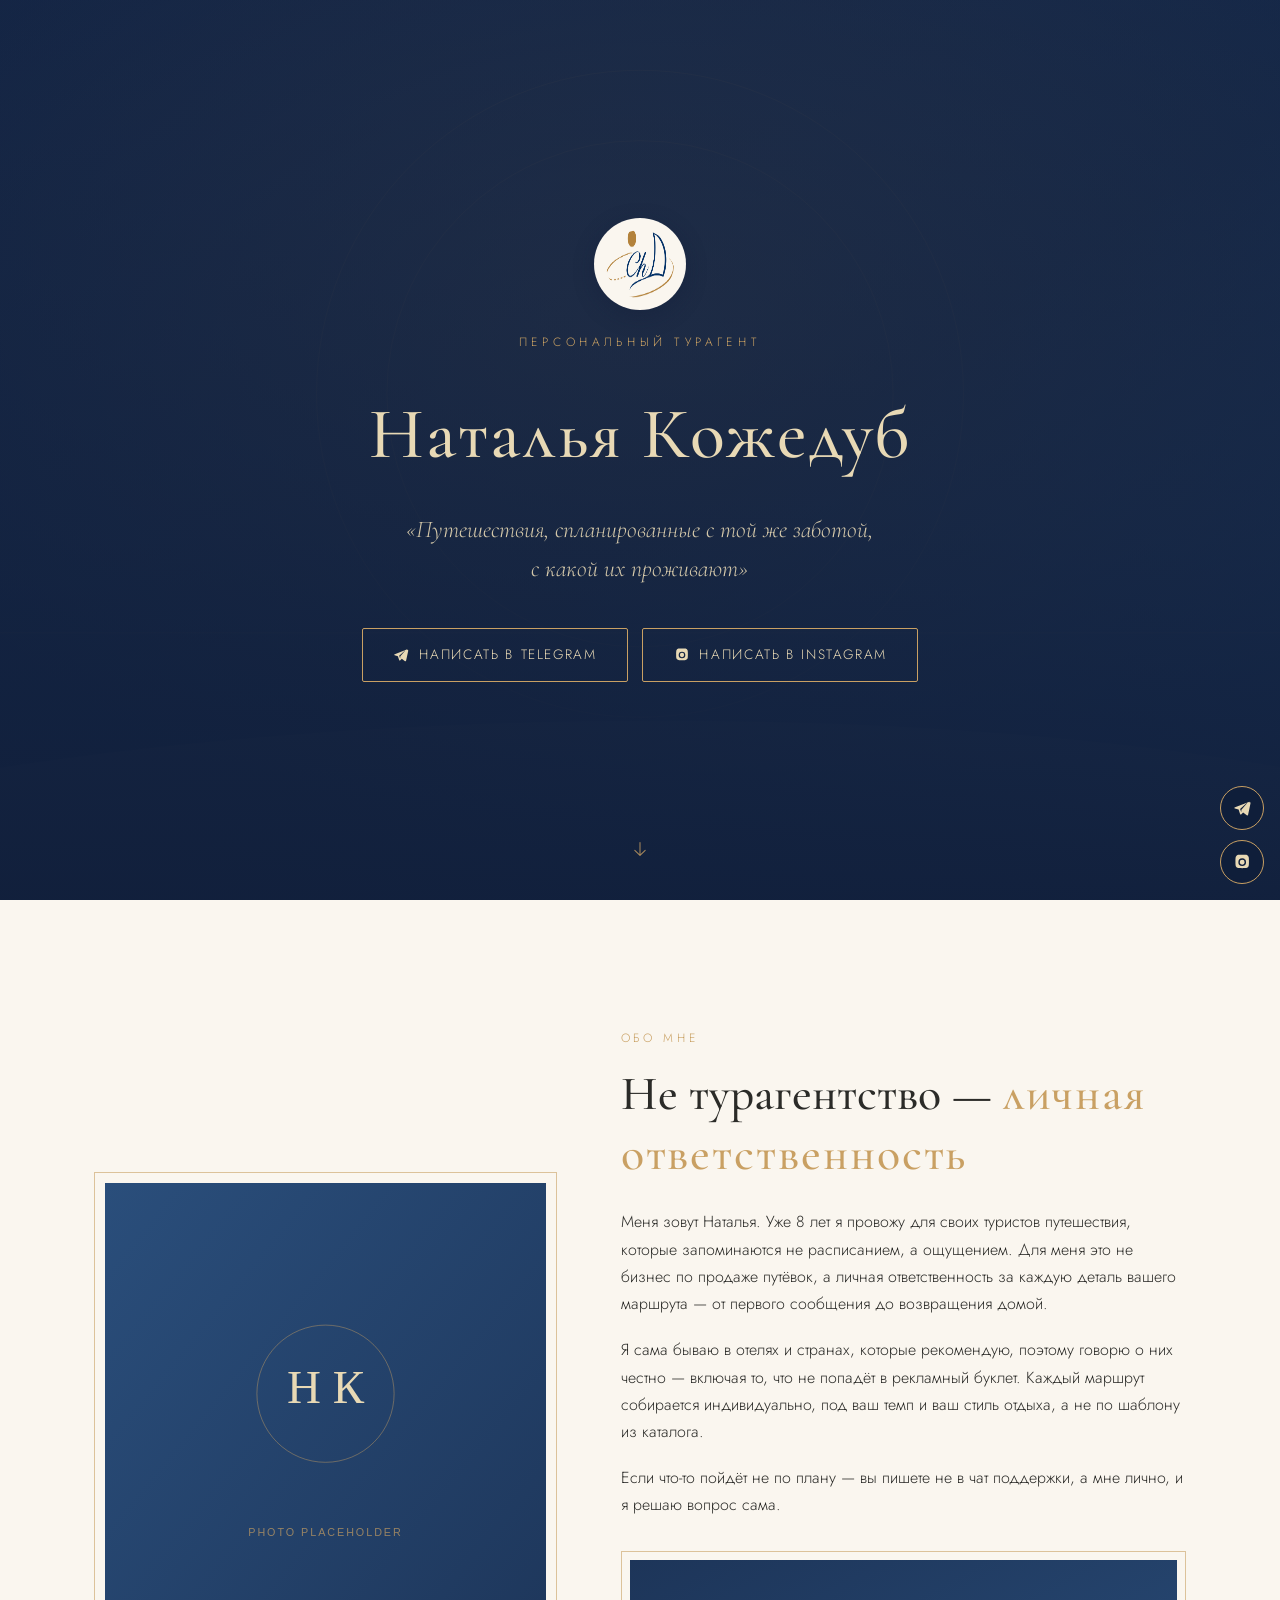
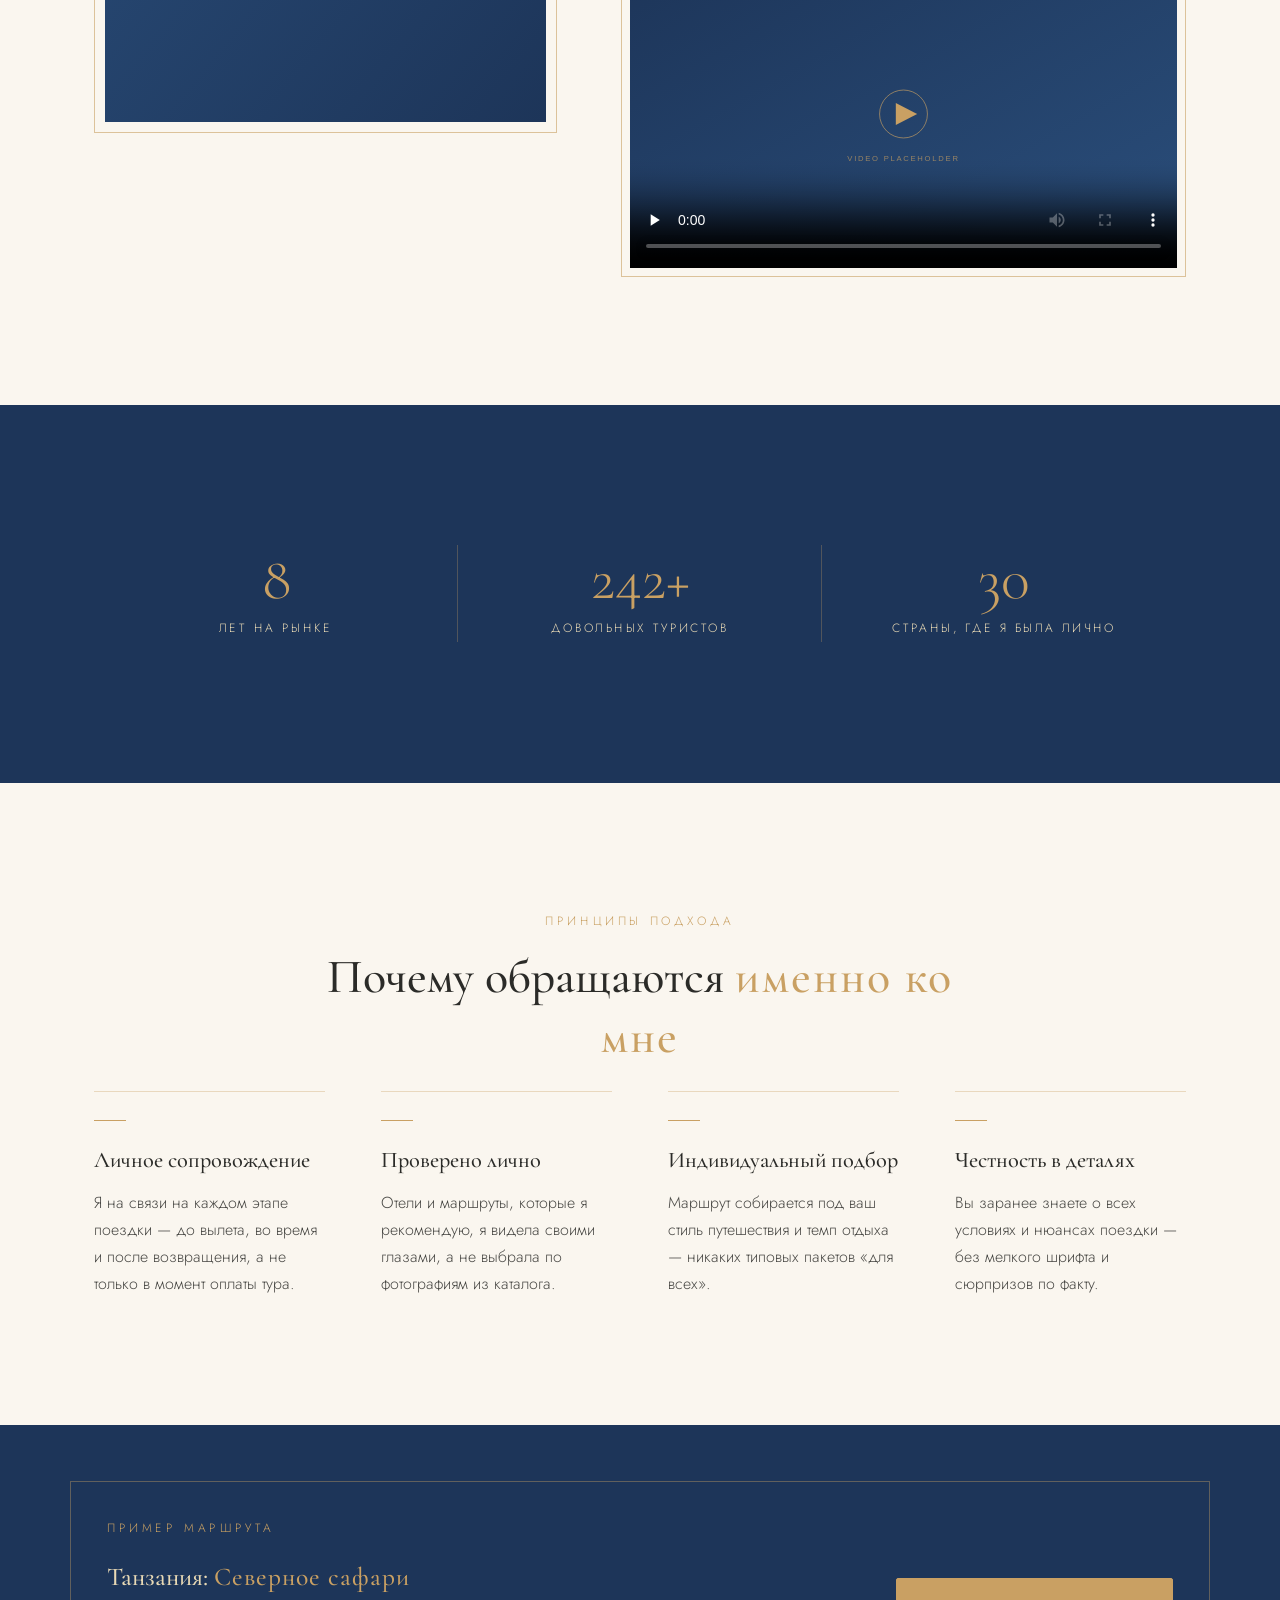
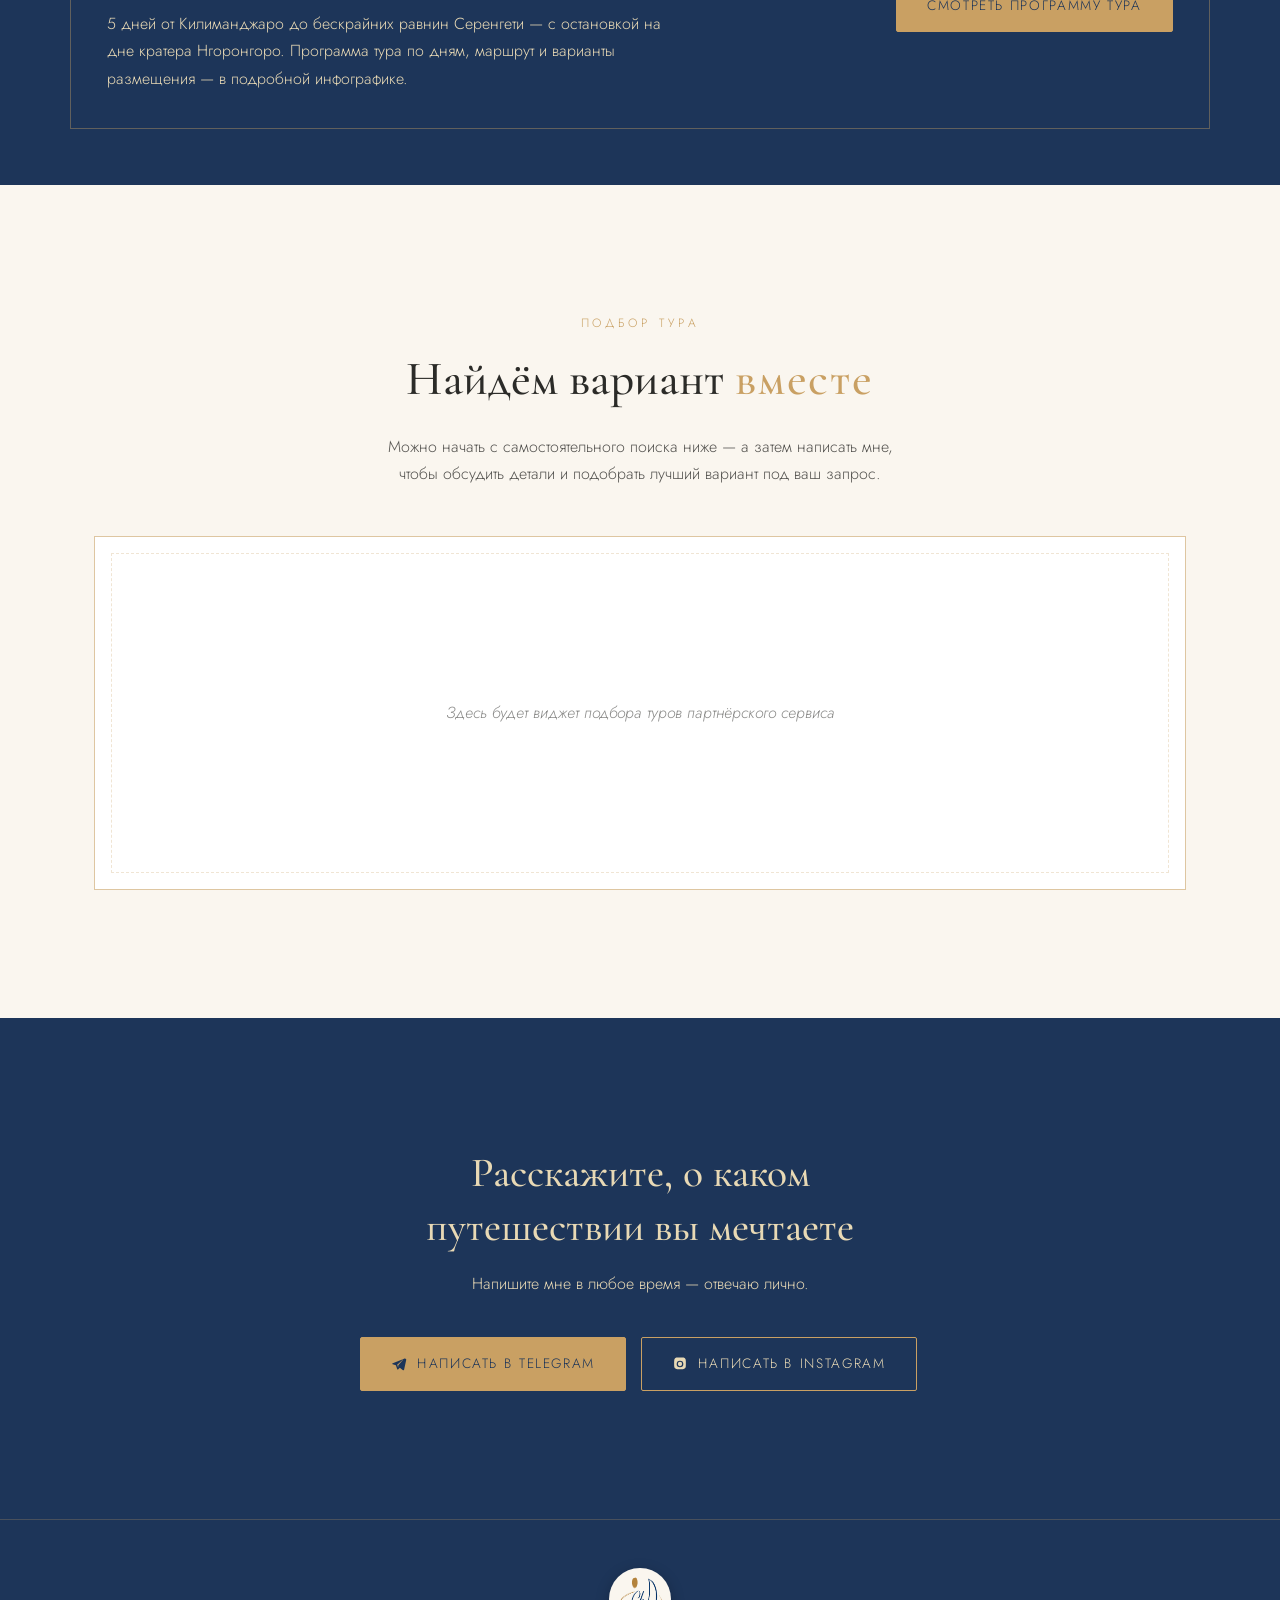
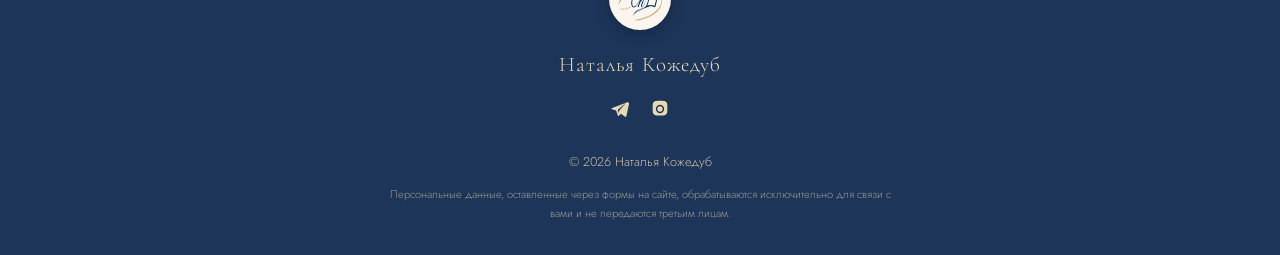
==== index.html @ 95ed724a "Add Chokdok logo across the site and brighten text/icons on navy sections - Add the Chokdok "Ch" log" ====
<!DOCTYPE html>
<html lang="ru">
<head>
<meta charset="UTF-8">
<meta name="viewport" content="width=device-width, initial-scale=1.0">
<title>Наталья Кожедуб — персональный турагент</title>
<meta name="description" content="Наталья Кожедуб, персональный турагент: путешествия, спланированные с личным вниманием к каждой детали. Напишите в Telegram или Instagram.">
<meta name="theme-color" content="#1D3559">
<link rel="icon" type="image/png" href="assets/favicon.png">

<meta property="og:title" content="Наталья Кожедуб — персональный турагент">
<meta property="og:description" content="Путешествия, спланированные с той же заботой, с какой их проживают.">
<meta property="og:type" content="website">

<link rel="preconnect" href="https://fonts.googleapis.com">
<link rel="preconnect" href="https://fonts.gstatic.com" crossorigin>
<link href="https://fonts.googleapis.com/css2?family=Cormorant+Garamond:wght@400;500;600&family=Jost:wght@300;400;500;600&display=swap" rel="stylesheet">

<link rel="stylesheet" href="styles.css">
</head>
<body>

<!-- Sprite: иконки Telegram / Instagram, используются через <use> -->
<svg width="0" height="0" style="position:absolute" aria-hidden="true">
  <defs>
    <symbol id="icon-telegram" viewBox="0 0 24 24">
      <path d="M21.5 3.5 2.7 10.8c-1.2.5-1.2 1.2-.2 1.5l4.8 1.5 1.9 5.7c.2.6.4.8.9.8.4 0 .6-.2.8-.4l2.3-2.2 4.8 3.5c.9.5 1.5.2 1.7-.8l3.1-14.5c.3-1.3-.5-1.9-1.3-1.4Zm-12.6 10 8.7-7.9c.4-.4.8-.2.5.2l-7.1 8.2-.3 3.3-1.2-3.8Z"/>
    </symbol>
    <symbol id="icon-instagram" viewBox="0 0 24 24">
      <path d="M12 2.2c2.7 0 3 0 4 .1 1.1 0 1.8.2 2.2.4a4.4 4.4 0 0 1 2.1 2.1c.2.4.4 1.1.4 2.2.1 1 .1 1.3.1 4s0 3-.1 4c0 1.1-.2 1.8-.4 2.2a4.4 4.4 0 0 1-2.1 2.1c-.4.2-1.1.4-2.2.4-1 .1-1.3.1-4 .1s-3 0-4-.1c-1.1 0-1.8-.2-2.2-.4a4.4 4.4 0 0 1-2.1-2.1c-.2-.4-.4-1.1-.4-2.2-.1-1-.1-1.3-.1-4s0-3 .1-4c0-1.1.2-1.8.4-2.2A4.4 4.4 0 0 1 5.8 2.7c.4-.2 1.1-.4 2.2-.4 1-.1 1.3-.1 4-.1ZM12 7a5 5 0 1 0 0 10 5 5 0 0 0 0-10Zm0 8.2A3.2 3.2 0 1 1 12 8.8a3.2 3.2 0 0 1 0 6.4Zm5.2-8.4a1.2 1.2 0 1 1-2.3 0 1.2 1.2 0 0 1 2.3 0Z"/>
    </symbol>
    <symbol id="icon-arrow-down" viewBox="0 0 24 24">
      <path d="M12 4v15M12 19l-6-6M12 19l6-6" fill="none" stroke="currentColor" stroke-width="1.2" stroke-linecap="round" stroke-linejoin="round"/>
    </symbol>
  </defs>
</svg>

<!-- Sticky-иконки соцсетей -->
<div class="sticky-social" aria-label="Быстрая связь">
  <a href="https://t.me/ta_nkru" target="_blank" rel="noopener" class="sticky-social__link" aria-label="Написать в Telegram">
    <svg class="sticky-social__icon" aria-hidden="true"><use href="#icon-telegram"/></svg>
  </a>
  <a href="https://instagram.com/chokdoktravel" target="_blank" rel="noopener" class="sticky-social__link" aria-label="Написать в Instagram">
    <svg class="sticky-social__icon" aria-hidden="true"><use href="#icon-instagram"/></svg>
  </a>
</div>

<!-- 1. Hero -->
<header class="hero" id="hero">
  <div class="hero__bg" style="background-image:url('assets/hero-bg.svg')"></div>
  <div class="hero__overlay"></div>
  <div class="hero__content reveal">
    <img class="brand-mark" src="assets/logo.png" alt="Chokdok — логотип Натальи Кожедуб" width="92" height="92">
    <p class="hero__eyebrow">Персональный турагент</p>
    <h1 class="hero__name">Наталья Кожедуб</h1>
    <p class="hero__slogan">«Путешествия, спланированные с той же заботой,<br class="hero__br"> с какой их проживают»</p>
    <div class="hero__actions">
      <a class="btn btn--outline" href="https://t.me/ta_nkru" target="_blank" rel="noopener">
        <svg class="btn__icon" aria-hidden="true"><use href="#icon-telegram"/></svg>
        Написать в Telegram
      </a>
      <a class="btn btn--outline" href="https://instagram.com/chokdoktravel" target="_blank" rel="noopener">
        <svg class="btn__icon" aria-hidden="true"><use href="#icon-instagram"/></svg>
        Написать в Instagram
      </a>
    </div>
  </div>
  <a href="#about" class="hero__scroll" aria-label="Прокрутить вниз">
    <svg class="hero__scroll-icon" aria-hidden="true"><use href="#icon-arrow-down"/></svg>
  </a>
</header>

<main>

  <!-- 2. Обо мне -->
  <section class="section section--cream" id="about">
    <div class="container about">
      <div class="about__media reveal">
        <div class="about__photo-frame">
          <img class="about__photo" src="assets/about-photo.svg" alt="Наталья Кожедуб, персональный турагент" loading="lazy" width="900" height="1100">
        </div>
      </div>
      <div class="about__text reveal">
        <p class="eyebrow">Обо мне</p>
        <h2 class="section__title">Не турагентство — <span class="accent">личная ответственность</span></h2>
        <p>Меня зовут Наталья. Уже 8 лет я провожу для своих туристов путешествия, которые запоминаются не расписанием, а ощущением. Для меня это не бизнес по продаже путёвок, а личная ответственность за каждую деталь вашего маршрута — от первого сообщения до возвращения домой.</p>
        <p>Я сама бываю в отелях и странах, которые рекомендую, поэтому говорю о них честно — включая то, что не попадёт в рекламный буклет. Каждый маршрут собирается индивидуально, под ваш темп и ваш стиль отдыха, а не по шаблону из каталога.</p>
        <p>Если что-то пойдёт не по плану — вы пишете не в чат поддержки, а мне лично, и я решаю вопрос сама.</p>

        <div class="about__video-frame">
          <video
            class="about__video"
            controls
            preload="none"
            poster="assets/about-video-poster.svg"
            aria-label="Короткое видео-приветствие от Натальи">
            <!-- TODO: заменить на реальное видео-приветствие -->
            <source src="assets/about-video.mp4" type="video/mp4">
          </video>
        </div>
      </div>
    </div>
  </section>

  <!-- 3. Цифры -->
  <section class="section section--navy stats" id="stats">
    <div class="container stats__grid">
      <div class="stat reveal">
        <span class="stat__number" data-count-to="8">0</span>
        <span class="stat__label">лет на рынке</span>
      </div>
      <div class="stat reveal">
        <span class="stat__number" data-count-to="255" data-suffix="+">0</span>
        <span class="stat__label">довольных туристов</span>
      </div>
      <div class="stat reveal">
        <span class="stat__number" data-count-to="32">0</span>
        <span class="stat__label">страны, где я была лично</span>
      </div>
    </div>
  </section>

  <!-- 4. Почему я -->
  <section class="section section--cream" id="why">
    <div class="container">
      <p class="eyebrow eyebrow--center">Принципы подхода</p>
      <h2 class="section__title section__title--center">Почему обращаются <span class="accent">именно ко мне</span></h2>

      <div class="principles">
        <div class="principle reveal">
          <span class="principle__mark" aria-hidden="true"></span>
          <h3 class="principle__title">Личное сопровождение</h3>
          <p>Я на связи на каждом этапе поездки — до вылета, во время и после возвращения, а не только в момент оплаты тура.</p>
        </div>
        <div class="principle reveal">
          <span class="principle__mark" aria-hidden="true"></span>
          <h3 class="principle__title">Проверено лично</h3>
          <p>Отели и маршруты, которые я рекомендую, я видела своими глазами, а не выбрала по фотографиям из каталога.</p>
        </div>
        <div class="principle reveal">
          <span class="principle__mark" aria-hidden="true"></span>
          <h3 class="principle__title">Индивидуальный подбор</h3>
          <p>Маршрут собирается под ваш стиль путешествия и темп отдыха — никаких типовых пакетов «для всех».</p>
        </div>
        <div class="principle reveal">
          <span class="principle__mark" aria-hidden="true"></span>
          <h3 class="principle__title">Честность в деталях</h3>
          <p>Вы заранее знаете о всех условиях и нюансах поездки — без мелкого шрифта и сюрпризов по факту.</p>
        </div>
      </div>
    </div>
  </section>

  <!-- 4.5. Пример маршрута -->
  <section class="section section--navy tour-teaser" id="tour-example">
    <div class="container tour-teaser__inner reveal">
      <div class="tour-teaser__text">
        <p class="eyebrow">Пример маршрута</p>
        <h2 class="tour-teaser__title">Танзания: <span class="accent">Северное сафари</span></h2>
        <p class="tour-teaser__lead">5 дней от Килиманджаро до бескрайних равнин Серенгети — с остановкой на дне кратера Нгоронгоро. Программа тура по дням, маршрут и варианты размещения — в подробной инфографике.</p>
      </div>
      <a class="btn btn--solid" href="tanzania-safari.html">
        Смотреть программу тура
      </a>
    </div>
  </section>

  <!-- 5. Виджеты подбора туров -->
  <section class="section section--cream" id="search">
    <div class="container">
      <p class="eyebrow eyebrow--center">Подбор тура</p>
      <h2 class="section__title section__title--center">Найдём вариант <span class="accent">вместе</span></h2>
      <p class="section__lead">Можно начать с самостоятельного поиска ниже — а затем написать мне, чтобы обсудить детали и подобрать лучший вариант под ваш запрос.</p>

      <div class="widget-frame reveal">
        <!-- TODO: вставить embed-код партнёрского виджета поиска туров (Level.Travel / Travelata / Онлайн-Тур и т.п.) -->
        <div class="widget-frame__placeholder">
          <p>Здесь будет виджет подбора туров партнёрского сервиса</p>
        </div>
      </div>
    </div>
  </section>

  <!-- 6. Финальный CTA -->
  <section class="section section--navy cta">
    <div class="container cta__inner reveal">
      <h2 class="cta__title">Расскажите, о каком путешествии вы мечтаете</h2>
      <p class="cta__lead">Напишите мне в любое время — отвечаю лично.</p>
      <div class="hero__actions">
        <a class="btn btn--solid" href="https://t.me/ta_nkru" target="_blank" rel="noopener">
          <svg class="btn__icon" aria-hidden="true"><use href="#icon-telegram"/></svg>
          Написать в Telegram
        </a>
        <a class="btn btn--outline btn--outline-light" href="https://instagram.com/chokdoktravel" target="_blank" rel="noopener">
          <svg class="btn__icon" aria-hidden="true"><use href="#icon-instagram"/></svg>
          Написать в Instagram
        </a>
      </div>
    </div>
  </section>

</main>

<footer class="footer">
  <div class="container footer__inner">
    <img class="brand-mark" src="assets/logo.png" alt="Chokdok — логотип Натальи Кожедуб" width="62" height="62">
    <p class="footer__brand">Наталья Кожедуб</p>
    <div class="footer__social">
      <a href="https://t.me/ta_nkru" target="_blank" rel="noopener" aria-label="Telegram">
        <svg class="footer__icon" aria-hidden="true"><use href="#icon-telegram"/></svg>
      </a>
      <a href="https://instagram.com/chokdoktravel" target="_blank" rel="noopener" aria-label="Instagram">
        <svg class="footer__icon" aria-hidden="true"><use href="#icon-instagram"/></svg>
      </a>
    </div>
    <p class="footer__copyright">© 2026 Наталья Кожедуб</p>
    <p class="footer__legal">Персональные данные, оставленные через формы на сайте, обрабатываются исключительно для связи с вами и не передаются третьим лицам.</p>
  </div>
</footer>

<script src="script.js"></script>
</body>
</html>
---- styles.css ----
/* ==========================================================================
   Design tokens
   ========================================================================== */
:root {
  --color-navy: #1D3559;
  --color-navy-light: #2A4E7B;
  --color-sand: #C9A063;
  --color-sand-light: #E8D9B5;
  --color-cream: #FAF6EF;
  --color-graphite: #2B2B28;

  --font-display: 'Cormorant Garamond', 'Playfair Display', serif;
  --font-body: 'Jost', 'Inter', sans-serif;

  --container-width: 1140px;
  --space-section: 6rem;
  --transition-soft: 0.6s cubic-bezier(0.22, 1, 0.36, 1);
}

/* ==========================================================================
   Reset
   ========================================================================== */
*, *::before, *::after { box-sizing: border-box; }
html { scroll-behavior: smooth; }
body {
  margin: 0;
  font-family: var(--font-body);
  font-weight: 300;
  color: var(--color-graphite);
  background: var(--color-cream);
  line-height: 1.7;
  -webkit-font-smoothing: antialiased;
}
img, video { max-width: 100%; display: block; }
a { color: inherit; text-decoration: none; }
h1, h2, h3 { font-family: var(--font-display); font-weight: 500; margin: 0; }
p { margin: 0 0 1.2em; }
p:last-child { margin-bottom: 0; }

.container {
  width: 100%;
  max-width: var(--container-width);
  margin: 0 auto;
  padding: 0 1.5rem;
}

.section { padding: var(--space-section) 0; }
.section--cream { background: var(--color-cream); }
.section--navy { background: var(--color-navy); color: var(--color-sand-light); }

.eyebrow {
  font-family: var(--font-body);
  font-size: 0.75rem;
  letter-spacing: 0.3em;
  text-transform: uppercase;
  color: var(--color-sand);
  margin: 0 0 1rem;
}
.eyebrow--center { text-align: center; }

.section__title {
  font-size: 2rem;
  line-height: 1.25;
  margin: 0 0 1.5rem;
}
.section__title--center { text-align: center; max-width: 40rem; margin-left: auto; margin-right: auto; }
.section__lead {
  text-align: center;
  max-width: 34rem;
  margin: 0 auto 3rem;
  color: var(--color-graphite);
  opacity: 0.8;
}
.accent {
  color: var(--color-sand);
  letter-spacing: 0.04em;
}

/* ==========================================================================
   Buttons
   ========================================================================== */
.btn {
  display: inline-flex;
  align-items: center;
  gap: 0.6rem;
  padding: 0.9rem 1.9rem;
  font-family: var(--font-body);
  font-size: 0.85rem;
  letter-spacing: 0.12em;
  text-transform: uppercase;
  border: 1px solid var(--color-sand);
  border-radius: 2px;
  transition: background-color var(--transition-soft), color var(--transition-soft), border-color var(--transition-soft);
  white-space: nowrap;
}
.btn__icon { width: 1rem; height: 1rem; fill: currentColor; flex-shrink: 0; }

.btn--outline {
  color: var(--color-sand-light);
  background: transparent;
}
.btn--outline:hover {
  background: var(--color-sand);
  color: var(--color-navy);
}
.btn--outline-light {
  color: var(--color-sand-light);
}
.btn--solid {
  background: var(--color-sand);
  color: var(--color-navy);
  border-color: var(--color-sand);
}
.btn--solid:hover {
  background: transparent;
  color: var(--color-sand-light);
}

/* ==========================================================================
   Sticky social
   ========================================================================== */
.sticky-social {
  position: fixed;
  z-index: 50;
  right: 1rem;
  bottom: 1rem;
  display: flex;
  flex-direction: column;
  gap: 0.6rem;
}
.sticky-social__link {
  width: 2.75rem;
  height: 2.75rem;
  display: flex;
  align-items: center;
  justify-content: center;
  border: 1px solid var(--color-sand);
  background: rgba(16, 30, 58, 0.85);
  backdrop-filter: blur(4px);
  border-radius: 50%;
  transition: background-color var(--transition-soft), transform var(--transition-soft);
}
.sticky-social__link:hover {
  background: var(--color-sand);
  transform: translateY(-2px);
}
.sticky-social__icon {
  width: 1.15rem;
  height: 1.15rem;
  fill: var(--color-sand-light);
}
.sticky-social__link:hover .sticky-social__icon { fill: var(--color-navy); }

/* ==========================================================================
   Hero
   ========================================================================== */
.hero {
  position: relative;
  min-height: 100svh;
  display: flex;
  align-items: center;
  justify-content: center;
  overflow: hidden;
  color: var(--color-sand-light);
  text-align: center;
}
.hero__bg {
  position: absolute;
  inset: 0;
  background-size: cover;
  background-position: center;
  background-color: var(--color-navy);
}
.hero__overlay {
  position: absolute;
  inset: 0;
  background:
    linear-gradient(180deg, rgba(16,30,58,0.55) 0%, rgba(16,30,58,0.75) 60%, rgba(16,30,58,0.95) 100%);
}
.hero__content {
  position: relative;
  z-index: 1;
  padding: 0 1.5rem;
  max-width: 42rem;
}
.hero__eyebrow {
  font-size: 0.75rem;
  letter-spacing: 0.35em;
  text-transform: uppercase;
  color: var(--color-sand);
  margin: 0 0 1.25rem;
}
.hero__name {
  font-size: 2.75rem;
  letter-spacing: 0.03em;
  margin-bottom: 1rem;
}
.hero__slogan {
  font-family: var(--font-display);
  font-size: 1.25rem;
  font-style: italic;
  line-height: 1.6;
  color: var(--color-sand-light);
  opacity: 0.9;
  margin: 0 0 2.5rem;
}
.hero__actions {
  display: flex;
  flex-direction: column;
  gap: 0.9rem;
  align-items: center;
}
.hero__scroll {
  position: absolute;
  left: 50%;
  bottom: 2rem;
  transform: translateX(-50%);
  color: var(--color-sand);
  opacity: 0.8;
  animation: bob 2.4s ease-in-out infinite;
}
.hero__scroll-icon { width: 1.3rem; height: 1.3rem; }

@keyframes bob {
  0%, 100% { transform: translate(-50%, 0); }
  50% { transform: translate(-50%, 8px); }
}

/* ==========================================================================
   About
   ========================================================================== */
.about {
  display: grid;
  gap: 2.5rem;
}
.about__photo-frame {
  padding: 0.6rem;
  border: 1px solid rgba(201, 160, 99, 0.6);
}
.about__photo { width: 100%; height: auto; }

.about__video-frame {
  margin-top: 2rem;
  padding: 0.5rem;
  border: 1px solid rgba(201, 160, 99, 0.6);
}
.about__video { width: 100%; height: auto; background: var(--color-navy); }

/* ==========================================================================
   Stats
   ========================================================================== */
.stats__grid {
  display: grid;
  grid-template-columns: 1fr;
  gap: 2.5rem;
  text-align: center;
}
.stat {
  position: relative;
  padding: 1rem 0;
}
.stat__number {
  display: block;
  font-family: var(--font-display);
  font-size: 3.25rem;
  color: var(--color-sand);
  line-height: 1;
  margin-bottom: 0.6rem;
}
.stat__label {
  display: block;
  font-size: 0.75rem;
  letter-spacing: 0.2em;
  text-transform: uppercase;
  color: var(--color-sand-light);
}

/* ==========================================================================
   Principles
   ========================================================================== */
.principles {
  display: grid;
  grid-template-columns: 1fr;
  gap: 2.5rem;
}
.principle {
  padding-top: 1.75rem;
  border-top: 1px solid rgba(201, 160, 99, 0.35);
}
.principle__mark {
  display: block;
  width: 2rem;
  height: 1px;
  background: var(--color-sand);
  margin-bottom: 1.25rem;
}
.principle__title {
  font-size: 1.4rem;
  margin-bottom: 0.6rem;
}
.principle p { opacity: 0.85; }

/* ==========================================================================
   Tour teaser
   ========================================================================== */
.tour-teaser { padding-top: 3.5rem; padding-bottom: 3.5rem; }
.tour-teaser__inner {
  display: flex;
  flex-direction: column;
  gap: 1.75rem;
  align-items: flex-start;
  padding: 2.25rem;
  border: 1px solid rgba(201, 160, 99, 0.4);
}
.tour-teaser__title {
  font-size: 1.6rem;
  color: var(--color-sand-light);
  margin-bottom: 0.75rem;
}
.tour-teaser__lead {
  color: var(--color-sand-light);
  max-width: 36rem;
}
.tour-teaser .btn { flex-shrink: 0; }

@media (min-width: 768px) {
  .tour-teaser__inner {
    flex-direction: row;
    align-items: center;
    justify-content: space-between;
    gap: 3rem;
  }
}

/* ==========================================================================
   Widget
   ========================================================================== */
.widget-frame {
  background: #fff;
  border: 1px solid rgba(201, 160, 99, 0.6);
  padding: 1rem;
  min-height: 22rem;
}
.widget-frame__placeholder {
  height: 100%;
  min-height: 20rem;
  display: flex;
  align-items: center;
  justify-content: center;
  text-align: center;
  color: var(--color-graphite);
  opacity: 0.55;
  font-style: italic;
  border: 1px dashed rgba(201, 160, 99, 0.5);
  padding: 2rem;
}

/* ==========================================================================
   CTA
   ========================================================================== */
.cta__inner {
  text-align: center;
  max-width: 38rem;
}
.cta__title {
  font-size: 2.2rem;
  line-height: 1.3;
  margin-bottom: 1rem;
  color: var(--color-sand-light);
}
.cta__lead {
  color: var(--color-sand-light);
  margin-bottom: 2.5rem;
}

/* ==========================================================================
   Footer
   ========================================================================== */
.footer {
  background: var(--color-navy);
  color: var(--color-sand-light);
  padding: 3rem 0 2rem;
  border-top: 1px solid rgba(201, 160, 99, 0.25);
}
.footer__inner {
  text-align: center;
}
.footer__brand {
  font-family: var(--font-display);
  font-size: 1.3rem;
  letter-spacing: 0.05em;
  margin-bottom: 1rem;
}
.footer__social {
  display: flex;
  justify-content: center;
  gap: 1.25rem;
  margin-bottom: 1.5rem;
}
.footer__icon { width: 1.25rem; height: 1.25rem; fill: var(--color-sand-light); }
.footer__copyright {
  font-size: 0.8rem;
  opacity: 0.85;
  margin-bottom: 0.75rem;
}
.footer__legal {
  font-size: 0.7rem;
  opacity: 0.6;
  max-width: 32rem;
  margin: 0 auto;
}

/* ==========================================================================
   Brand mark (logo)
   ========================================================================== */
.brand-mark {
  display: block;
  margin: 0 auto 1.4rem;
  width: 92px;
  height: 92px;
  border-radius: 50%;
  background: var(--color-cream);
  box-shadow: 0 6px 20px rgba(16, 30, 58, 0.35);
  padding: 12px;
}
.brand-mark img {
  width: 100%;
  height: 100%;
  object-fit: contain;
  display: block;
}
.footer .brand-mark {
  width: 62px;
  height: 62px;
  margin-bottom: 1.1rem;
  padding: 9px;
  box-shadow: 0 4px 14px rgba(0, 0, 0, 0.25);
}

/* ==========================================================================
   Scroll reveal
   ========================================================================== */
.reveal {
  opacity: 0;
  transform: translateY(20px);
  transition: opacity 0.8s ease, transform 0.8s ease;
}
.reveal.is-visible {
  opacity: 1;
  transform: translateY(0);
}
@media (prefers-reduced-motion: reduce) {
  html { scroll-behavior: auto; }
  .reveal { opacity: 1; transform: none; transition: none; }
  .hero__scroll { animation: none; }
}

/* ==========================================================================
   Breakpoints
   ========================================================================== */
@media (min-width: 768px) {
  :root { --space-section: 8rem; }

  .hero__name { font-size: 3.75rem; }
  .hero__slogan { font-size: 1.5rem; }
  .hero__actions { flex-direction: row; }

  .section__title { font-size: 2.6rem; }

  .about {
    grid-template-columns: 0.9fr 1.1fr;
    align-items: center;
    gap: 4rem;
  }

  .stats__grid {
    grid-template-columns: repeat(3, 1fr);
    gap: 0;
  }
  .stat:not(:last-child)::after {
    content: '';
    position: absolute;
    right: 0;
    top: 10%;
    bottom: 10%;
    width: 1px;
    background: rgba(201, 160, 99, 0.3);
  }

  .principles {
    grid-template-columns: repeat(2, 1fr);
    gap: 3rem 3.5rem;
  }

  .cta__title { font-size: 2.6rem; }
}

@media (min-width: 1200px) {
  .hero__name { font-size: 4.5rem; }
  .section__title { font-size: 3rem; }
  .principles { grid-template-columns: repeat(4, 1fr); }
  .stat__number { font-size: 3.75rem; }
}
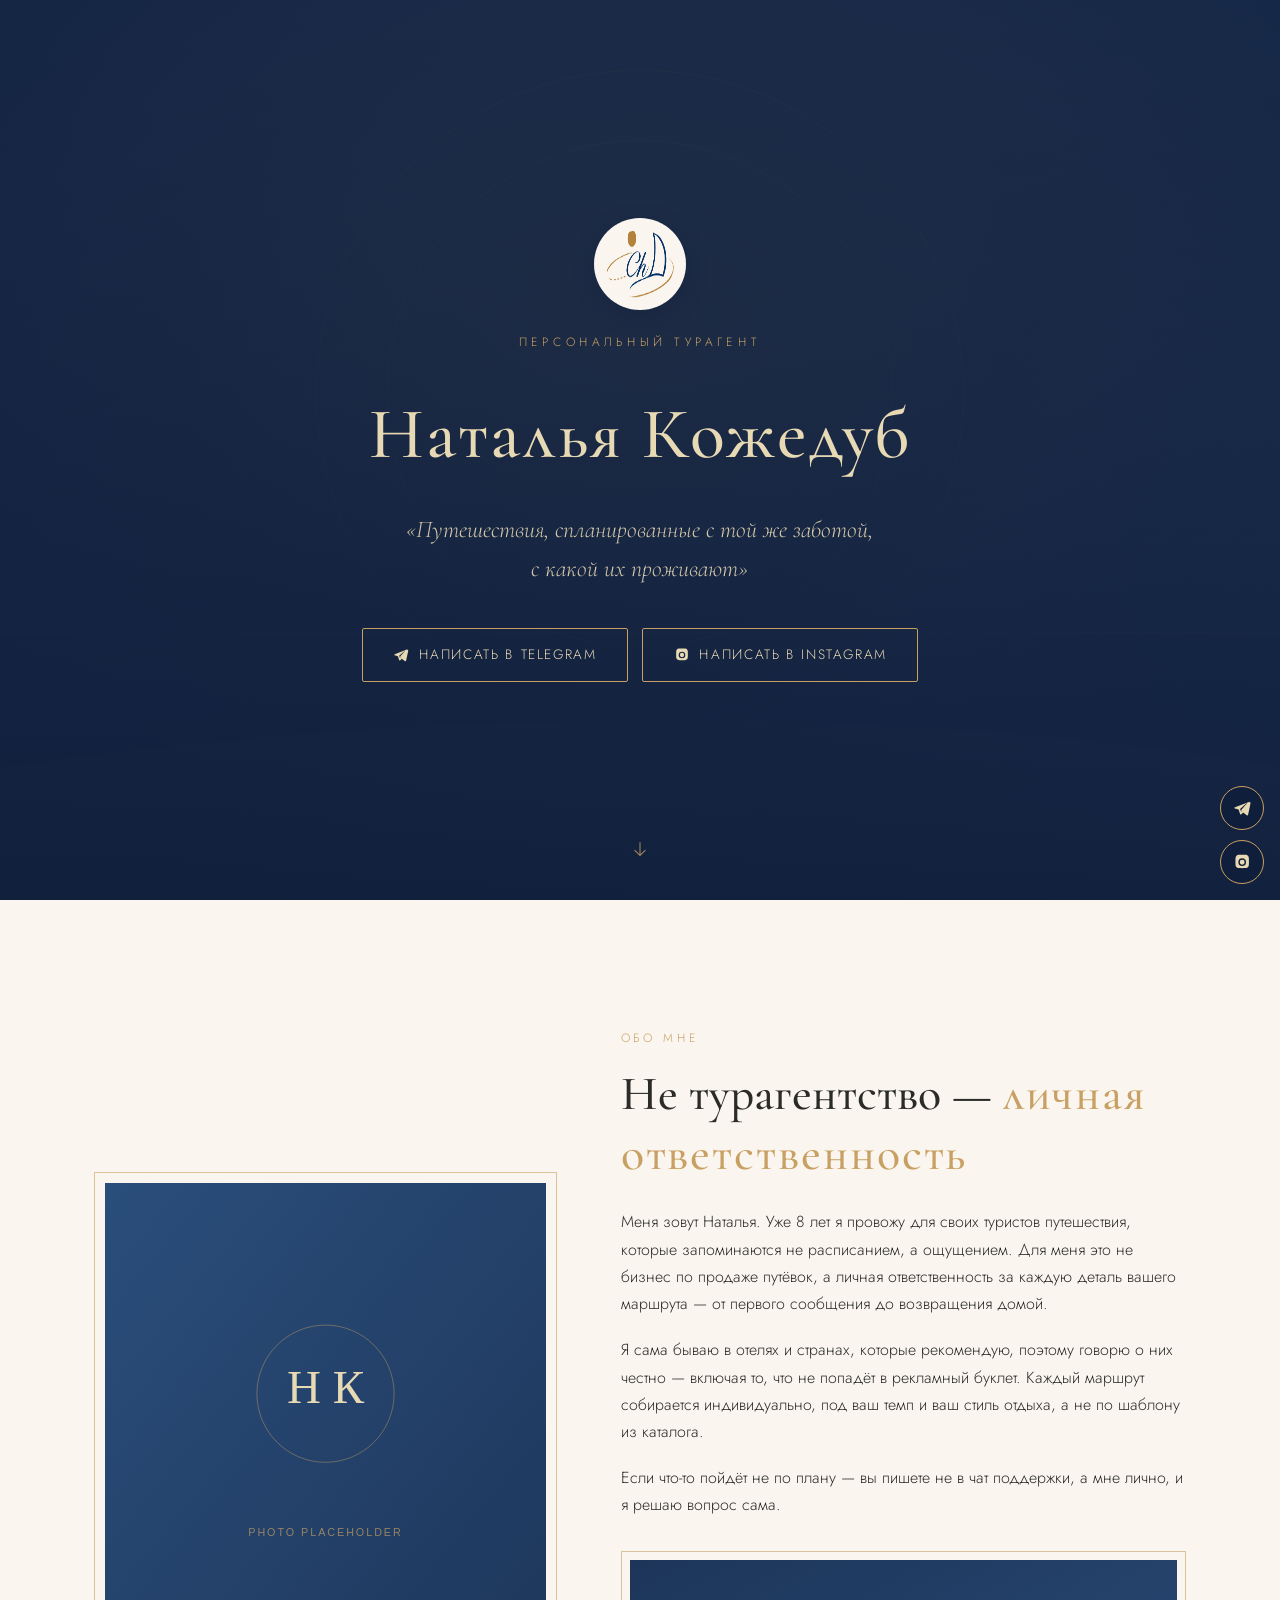
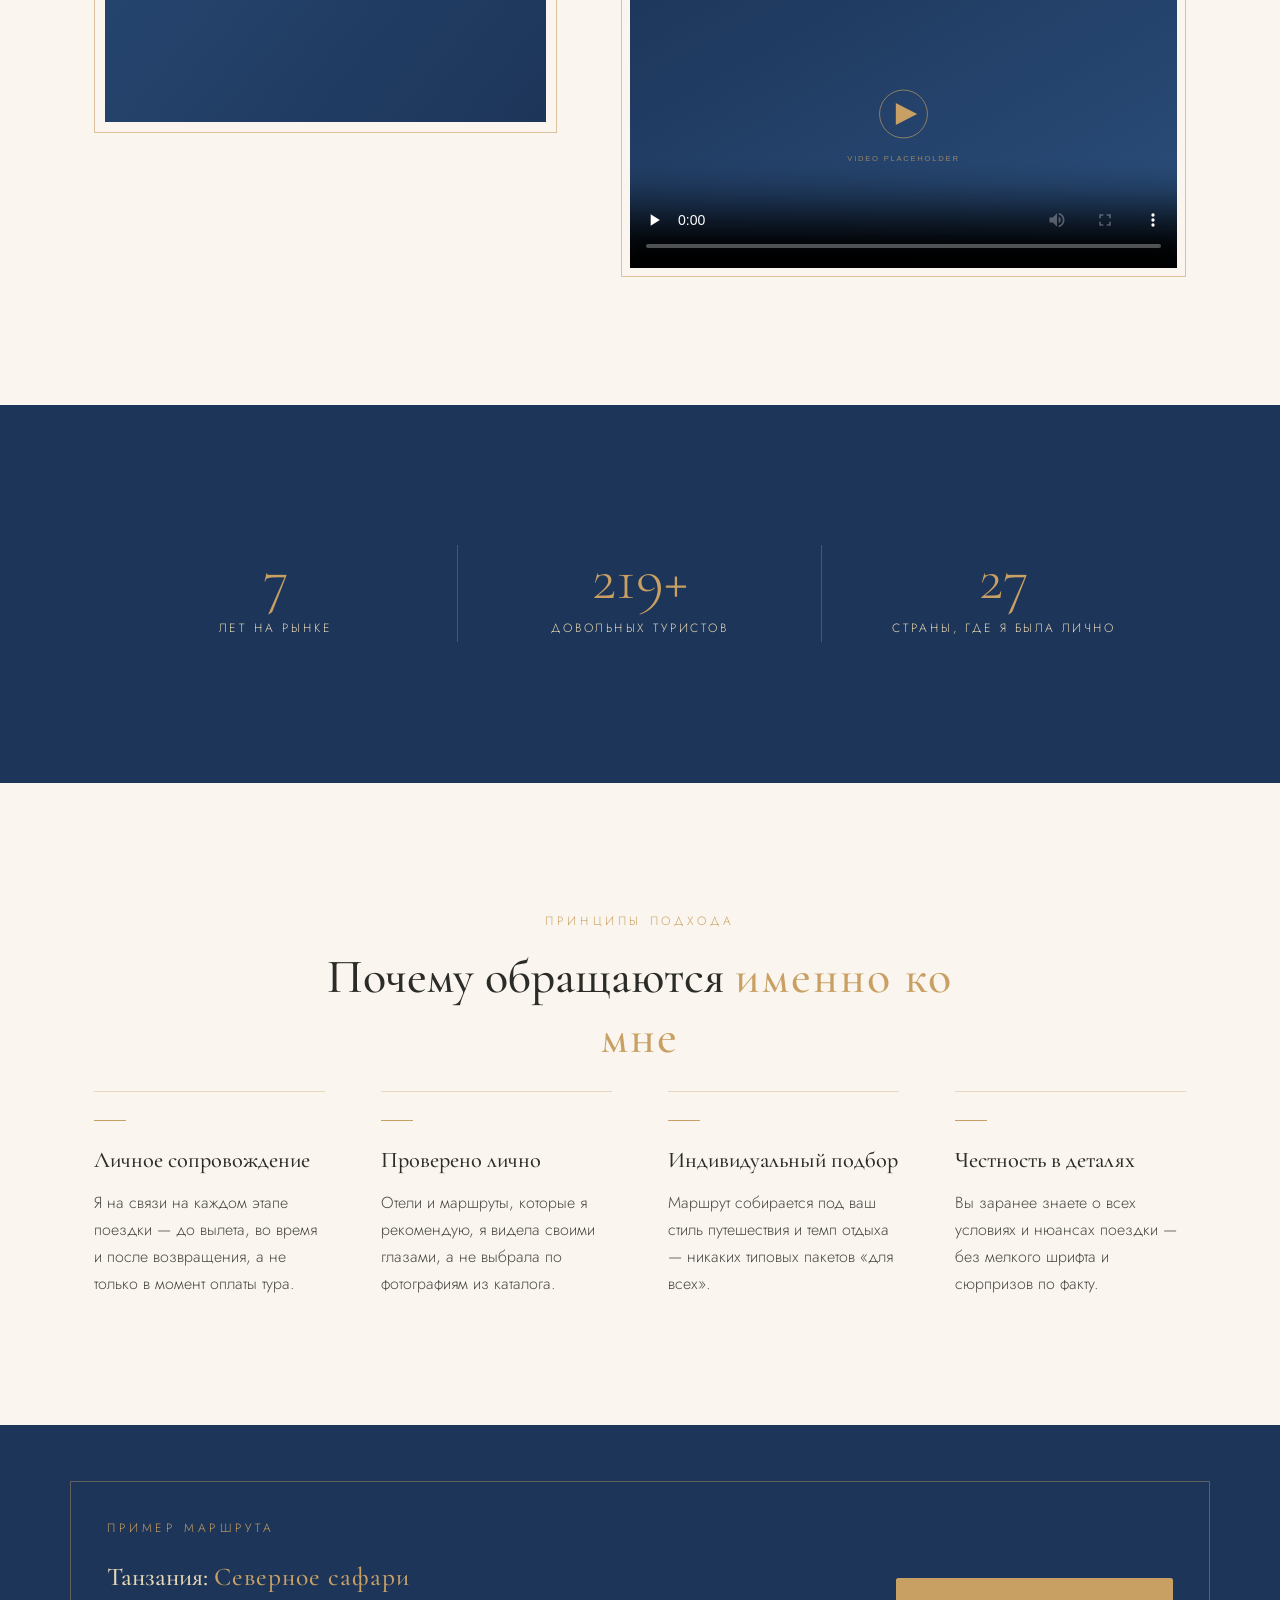
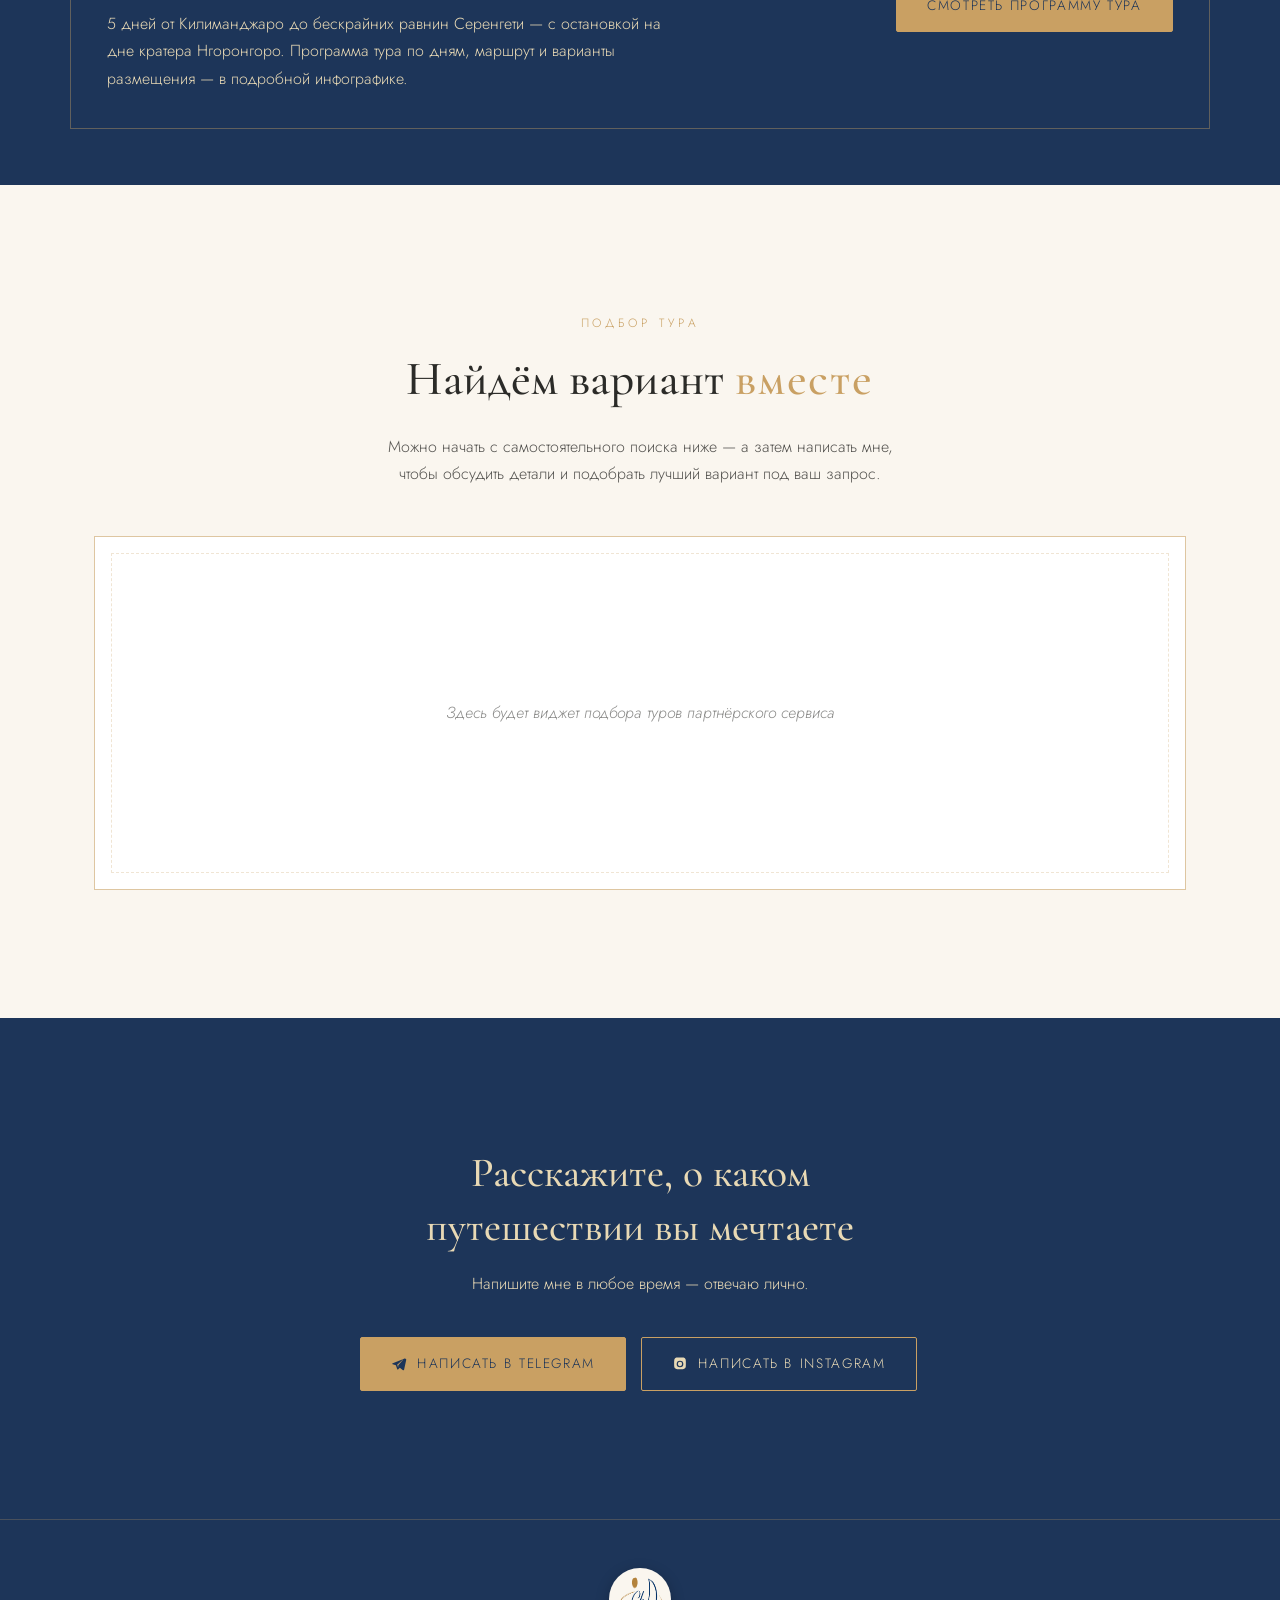
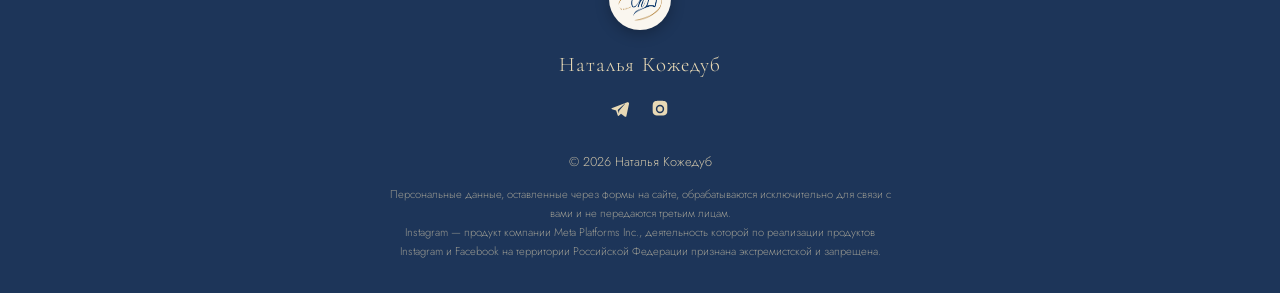
==== commit b63dbc90: "Fix hero sun overlapping the logo badge; add Meta/Instagram legal notice - tanzania-safari.html: the" ====
--- a/index.html
+++ b/index.html
@@ -215,6 +215,7 @@
     </div>
     <p class="footer__copyright">© 2026 Наталья Кожедуб</p>
     <p class="footer__legal">Персональные данные, оставленные через формы на сайте, обрабатываются исключительно для связи с вами и не передаются третьим лицам.</p>
+    <p class="footer__legal">Instagram — продукт компании Meta Platforms Inc., деятельность которой по реализации продуктов Instagram и Facebook на территории Российской Федерации признана экстремистской и запрещена.</p>
   </div>
 </footer>
 
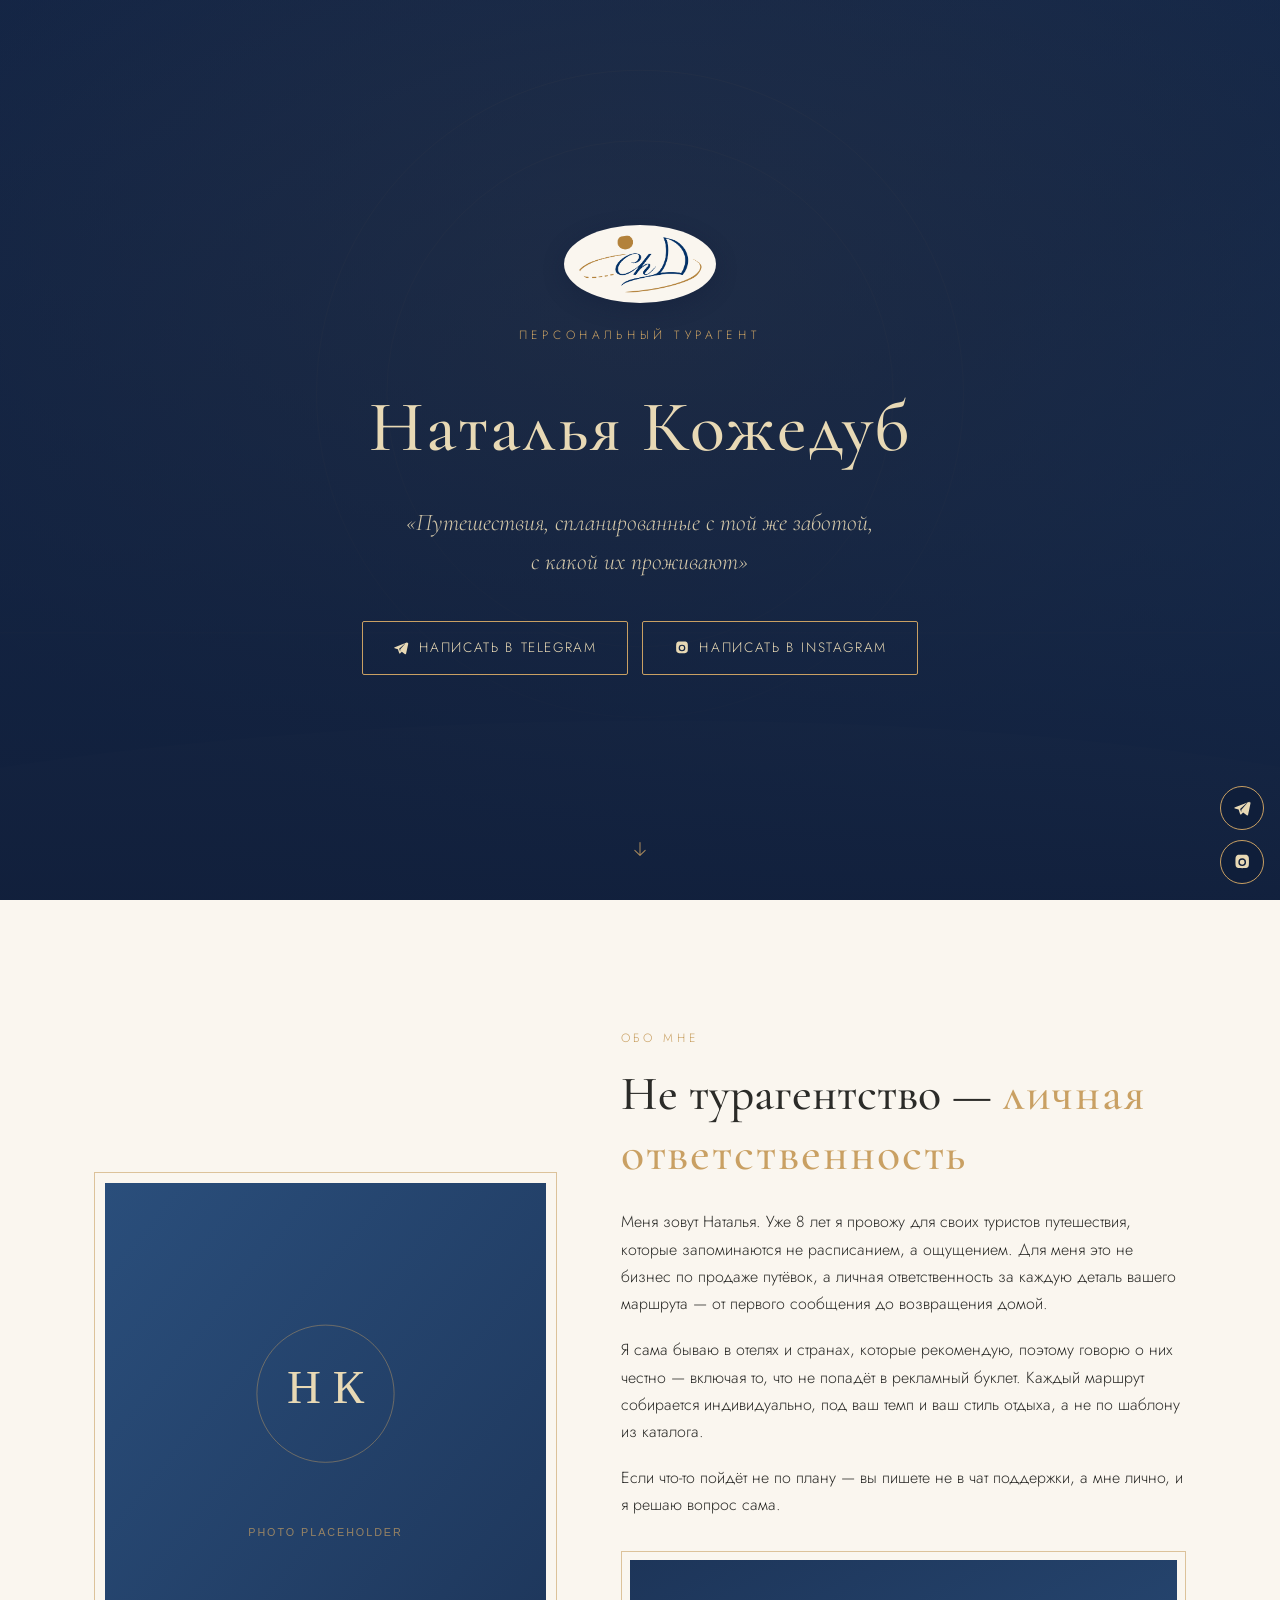
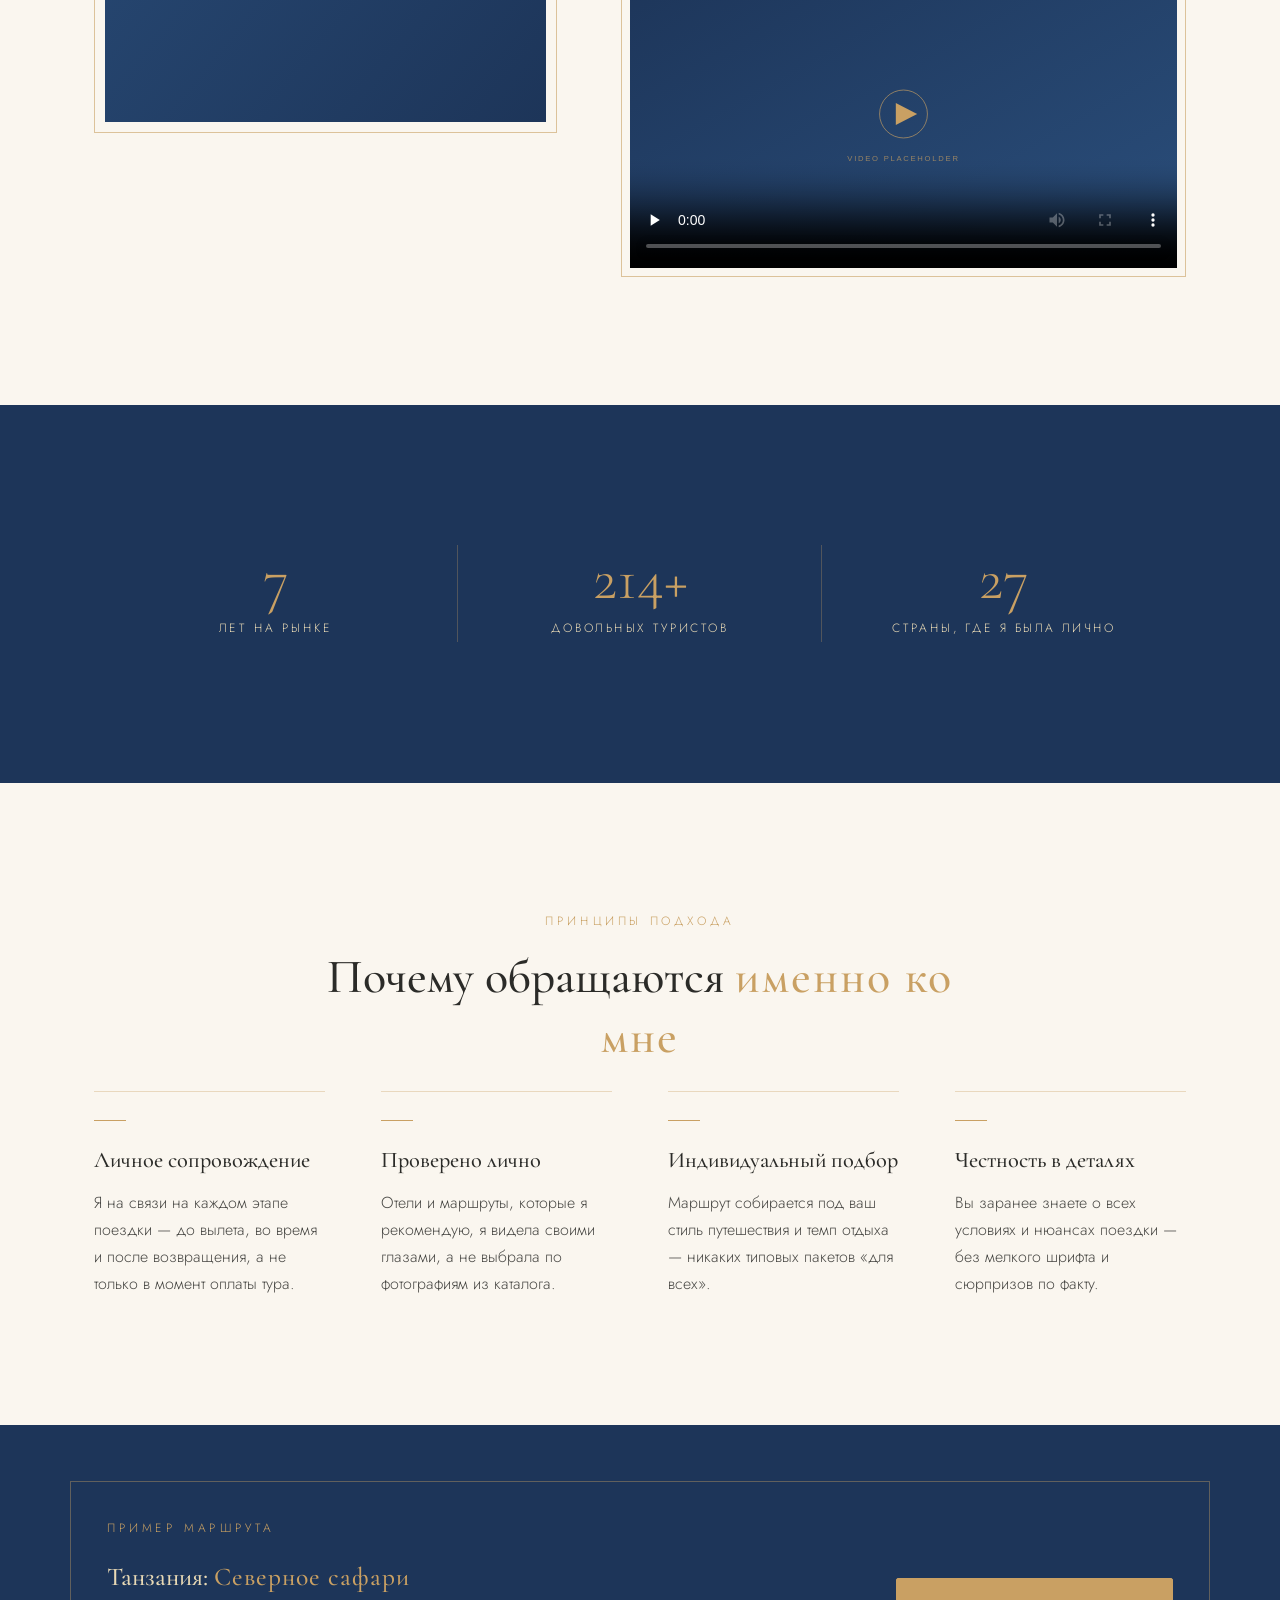
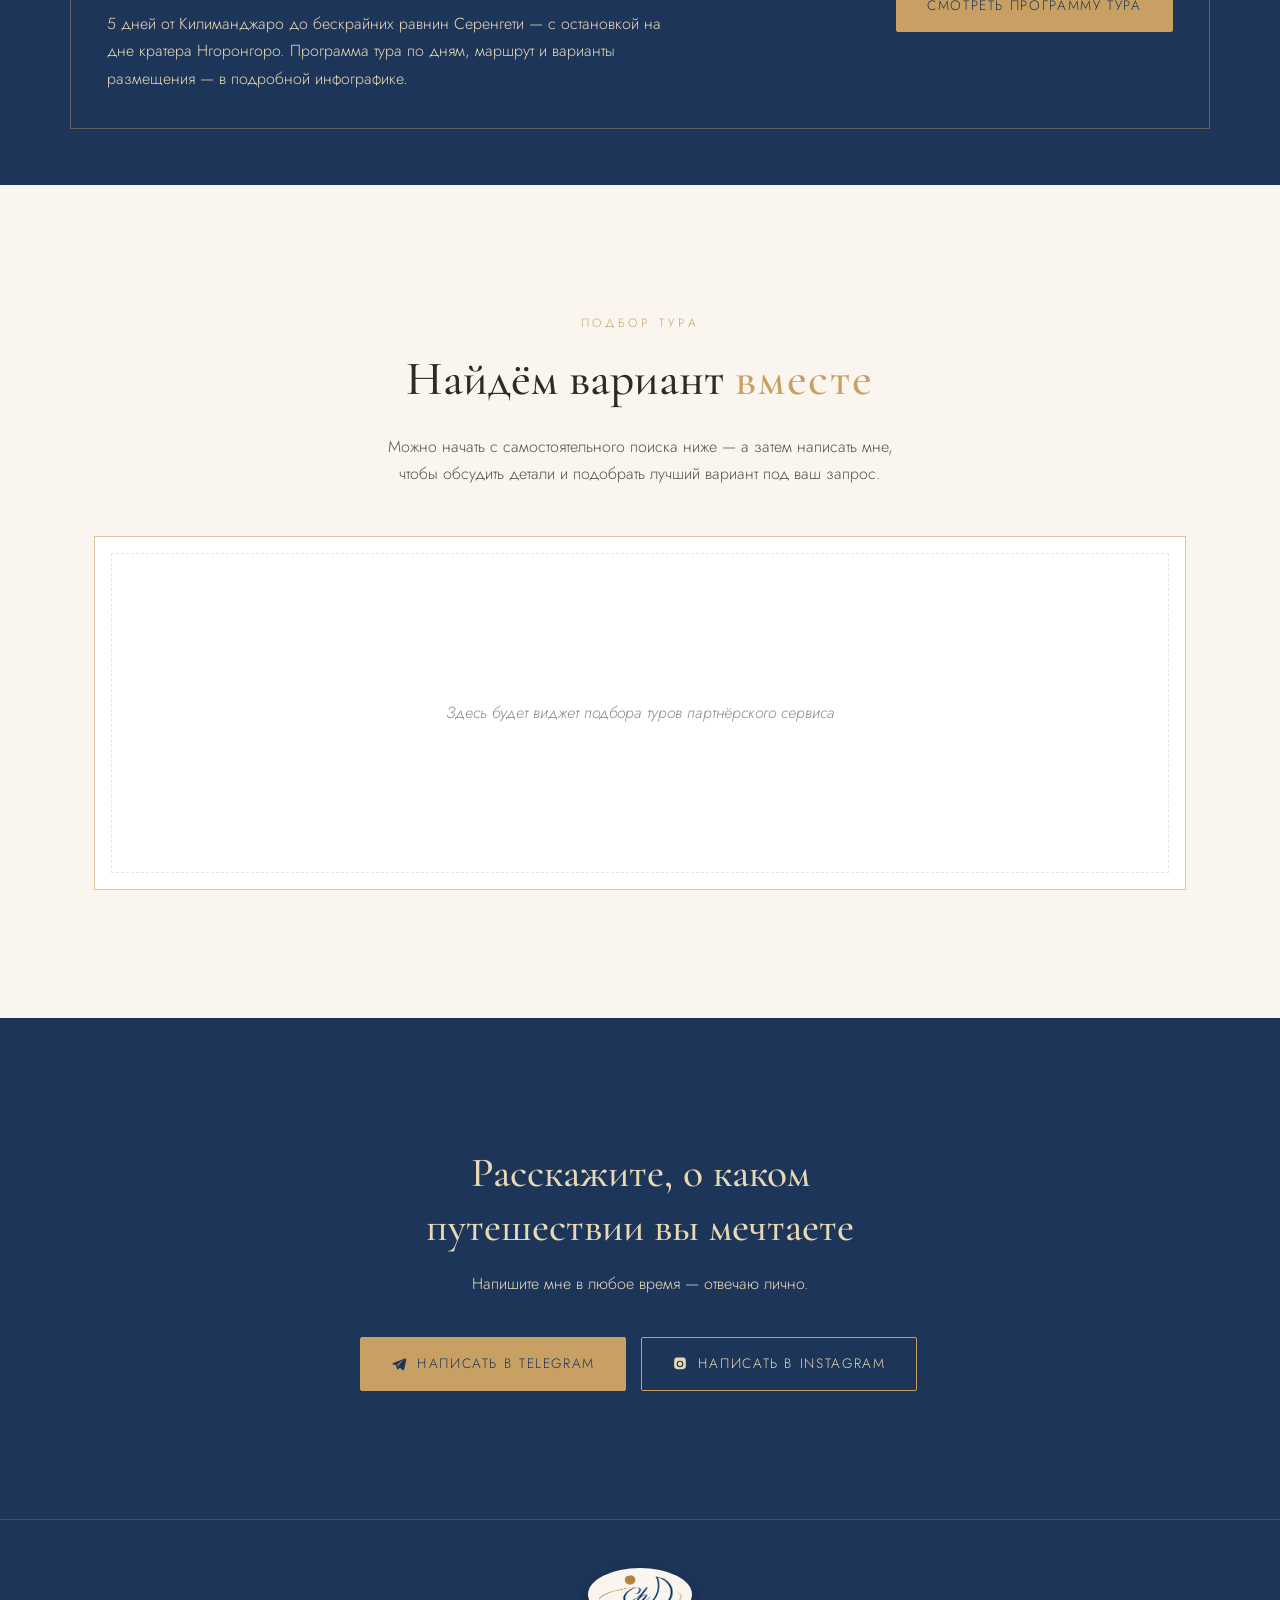
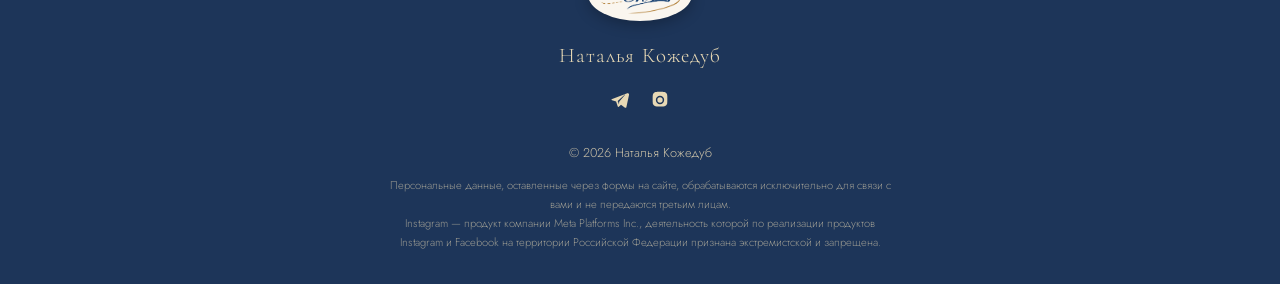
==== commit d9b4e531: "Make the brand mark an ellipse matching the logo's real proportions The logo is a wide horizontal ma" ====
--- a/index.html
+++ b/index.html
@@ -50,7 +50,7 @@
   <div class="hero__bg" style="background-image:url('assets/hero-bg.svg')"></div>
   <div class="hero__overlay"></div>
   <div class="hero__content reveal">
-    <img class="brand-mark" src="assets/logo.png" alt="Chokdok — логотип Натальи Кожедуб" width="92" height="92">
+    <img class="brand-mark" src="assets/logo.png" alt="Chokdok — логотип Натальи Кожедуб" width="152" height="78">
     <p class="hero__eyebrow">Персональный турагент</p>
     <h1 class="hero__name">Наталья Кожедуб</h1>
     <p class="hero__slogan">«Путешествия, спланированные с той же заботой,<br class="hero__br"> с какой их проживают»</p>
@@ -203,7 +203,7 @@
 
 <footer class="footer">
   <div class="container footer__inner">
-    <img class="brand-mark" src="assets/logo.png" alt="Chokdok — логотип Натальи Кожедуб" width="62" height="62">
+    <img class="brand-mark" src="assets/logo.png" alt="Chokdok — логотип Натальи Кожедуб" width="104" height="53">
     <p class="footer__brand">Наталья Кожедуб</p>
     <div class="footer__social">
       <a href="https://t.me/ta_nkru" target="_blank" rel="noopener" aria-label="Telegram">
--- a/styles.css
+++ b/styles.css
@@ -416,12 +416,12 @@
 .brand-mark {
   display: block;
   margin: 0 auto 1.4rem;
-  width: 92px;
-  height: 92px;
+  width: 152px;
+  height: 78px;
   border-radius: 50%;
   background: var(--color-cream);
   box-shadow: 0 6px 20px rgba(16, 30, 58, 0.35);
-  padding: 12px;
+  padding: 10px 14px;
 }
 .brand-mark img {
   width: 100%;
@@ -430,10 +430,10 @@
   display: block;
 }
 .footer .brand-mark {
-  width: 62px;
-  height: 62px;
+  width: 104px;
+  height: 53px;
   margin-bottom: 1.1rem;
-  padding: 9px;
+  padding: 7px 10px;
   box-shadow: 0 4px 14px rgba(0, 0, 0, 0.25);
 }
 
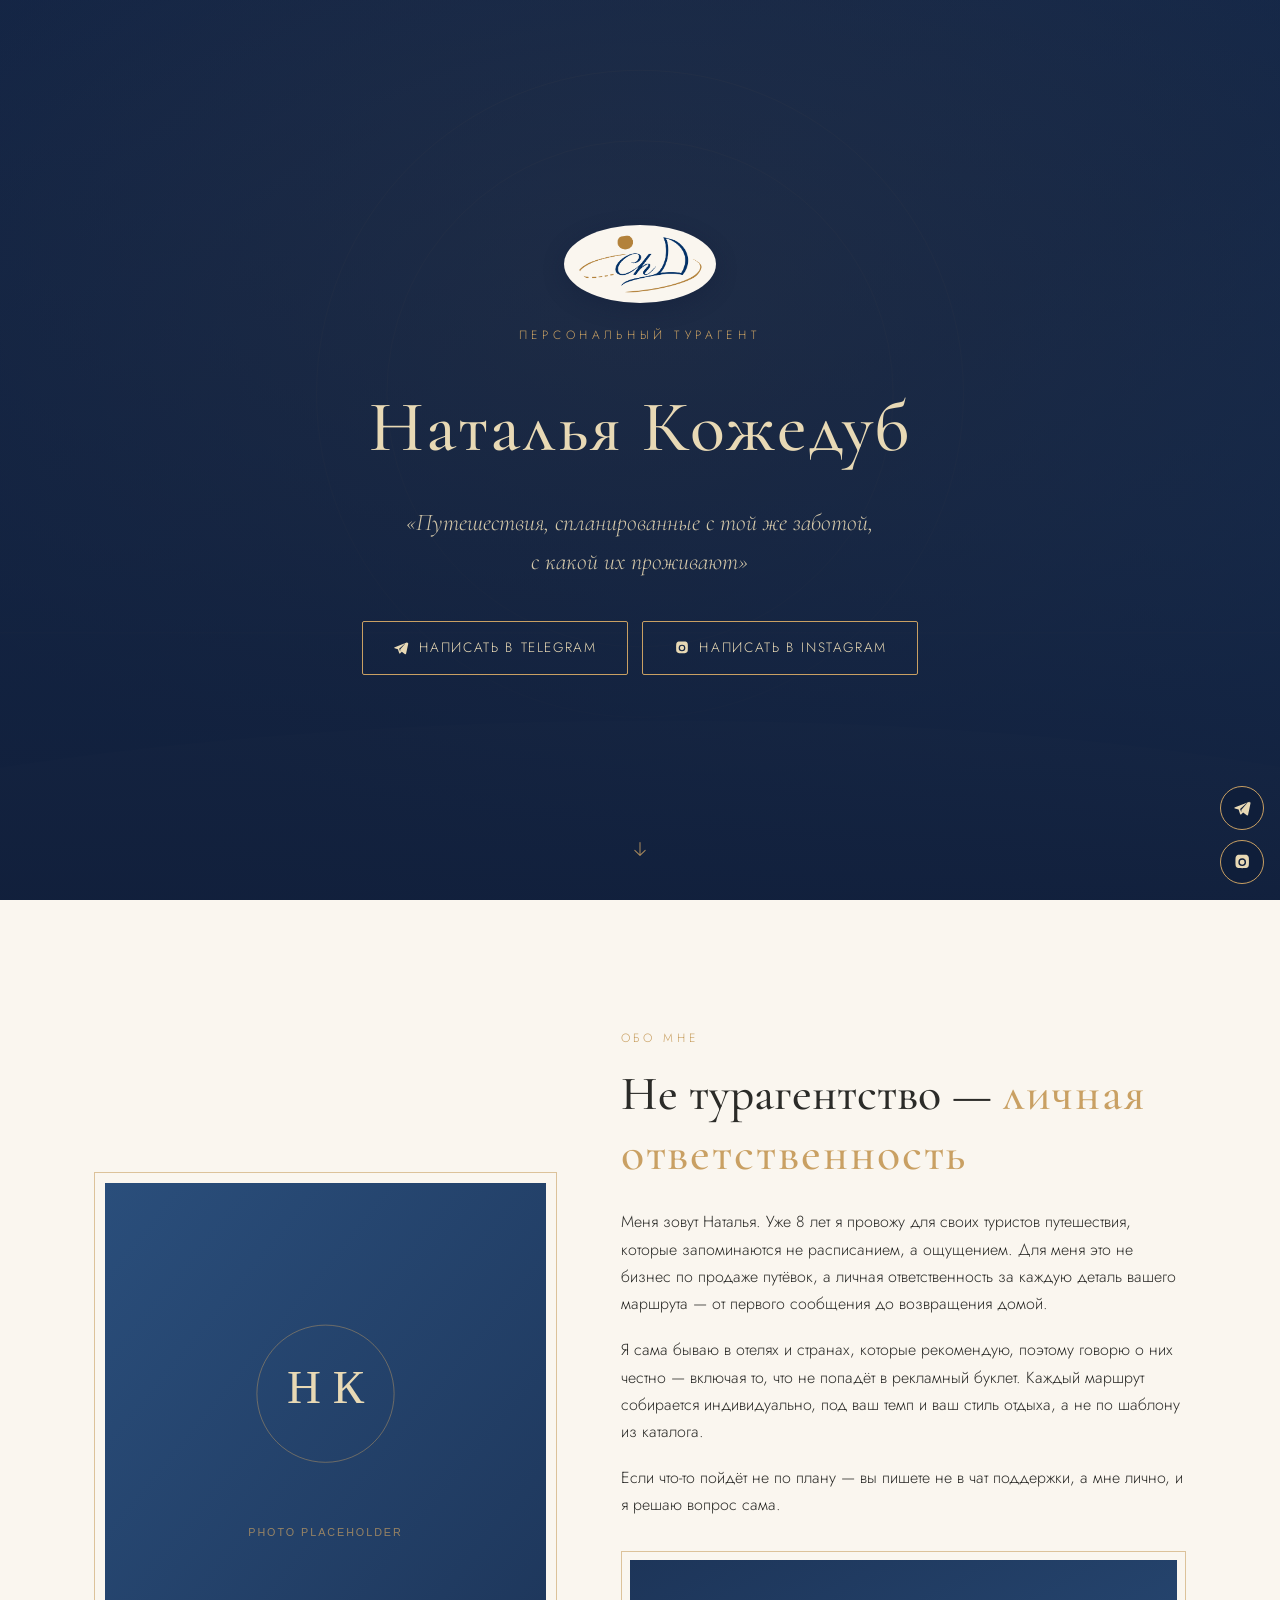
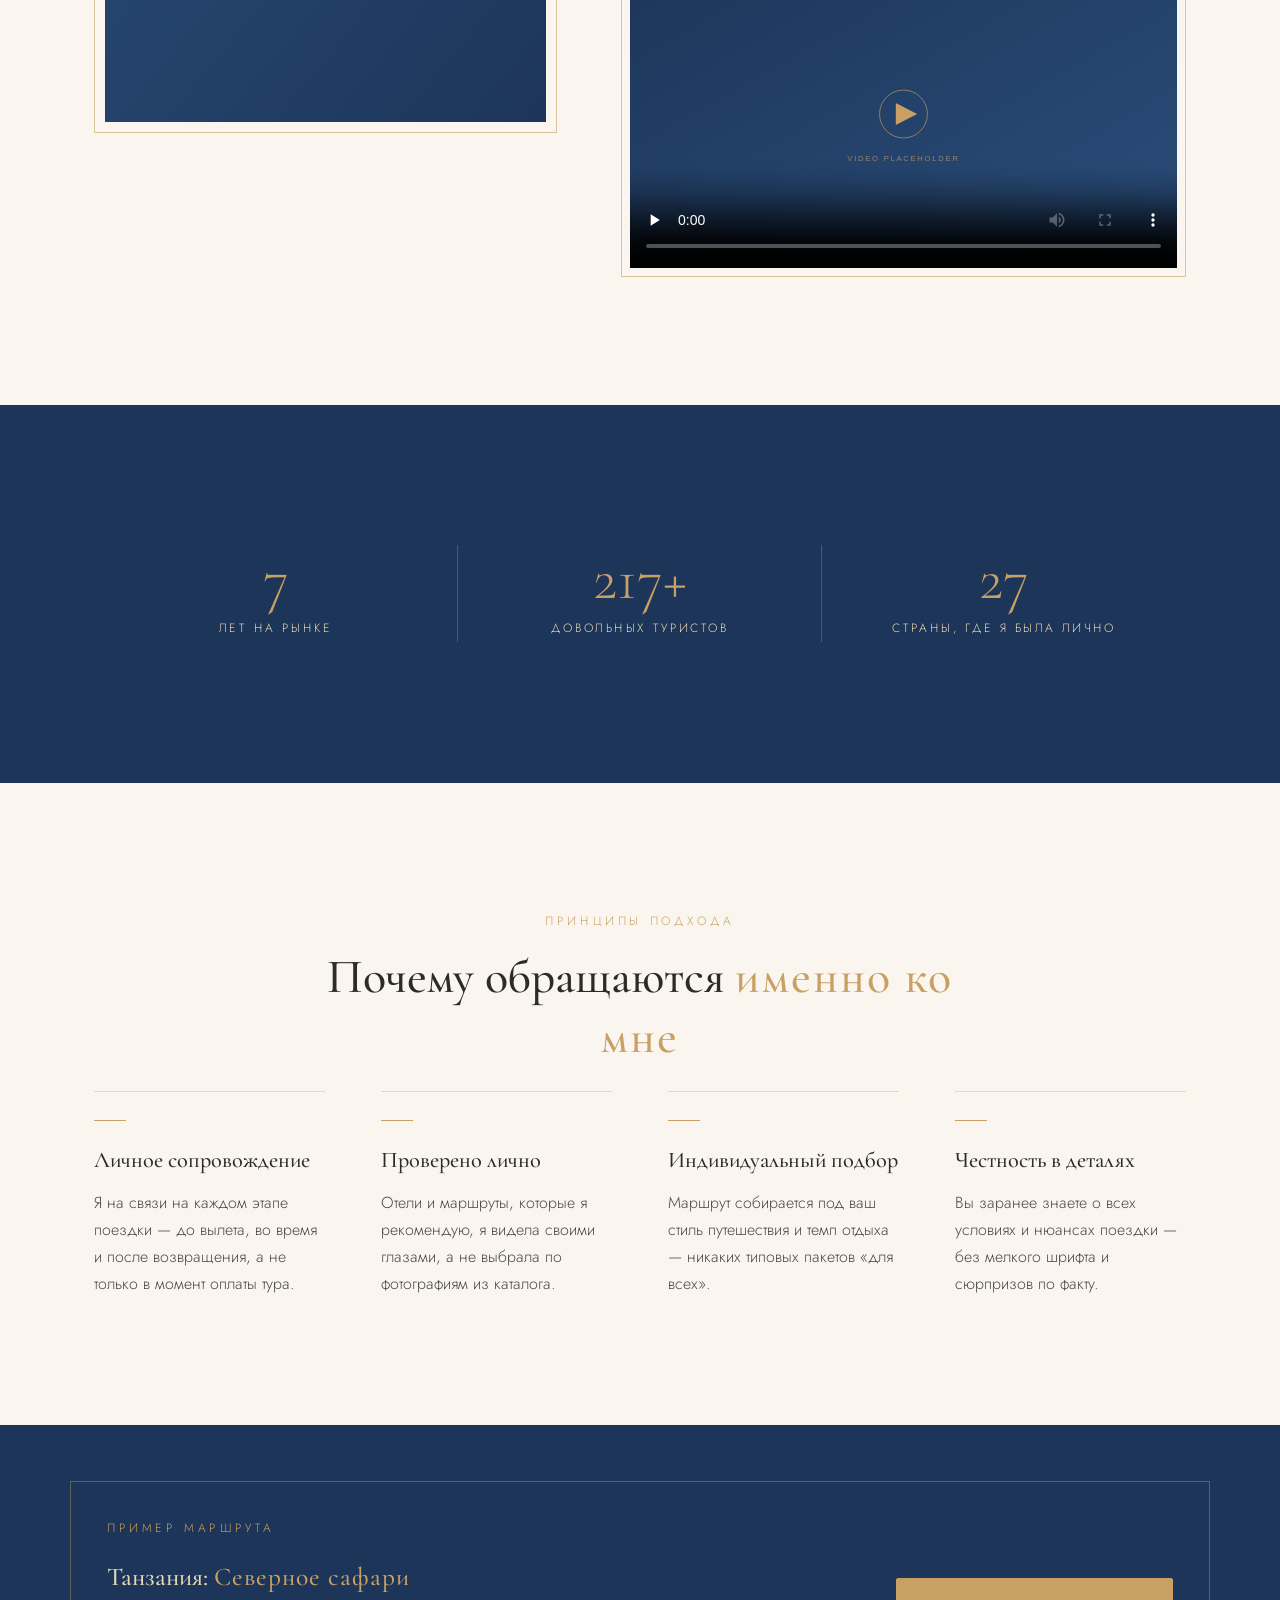
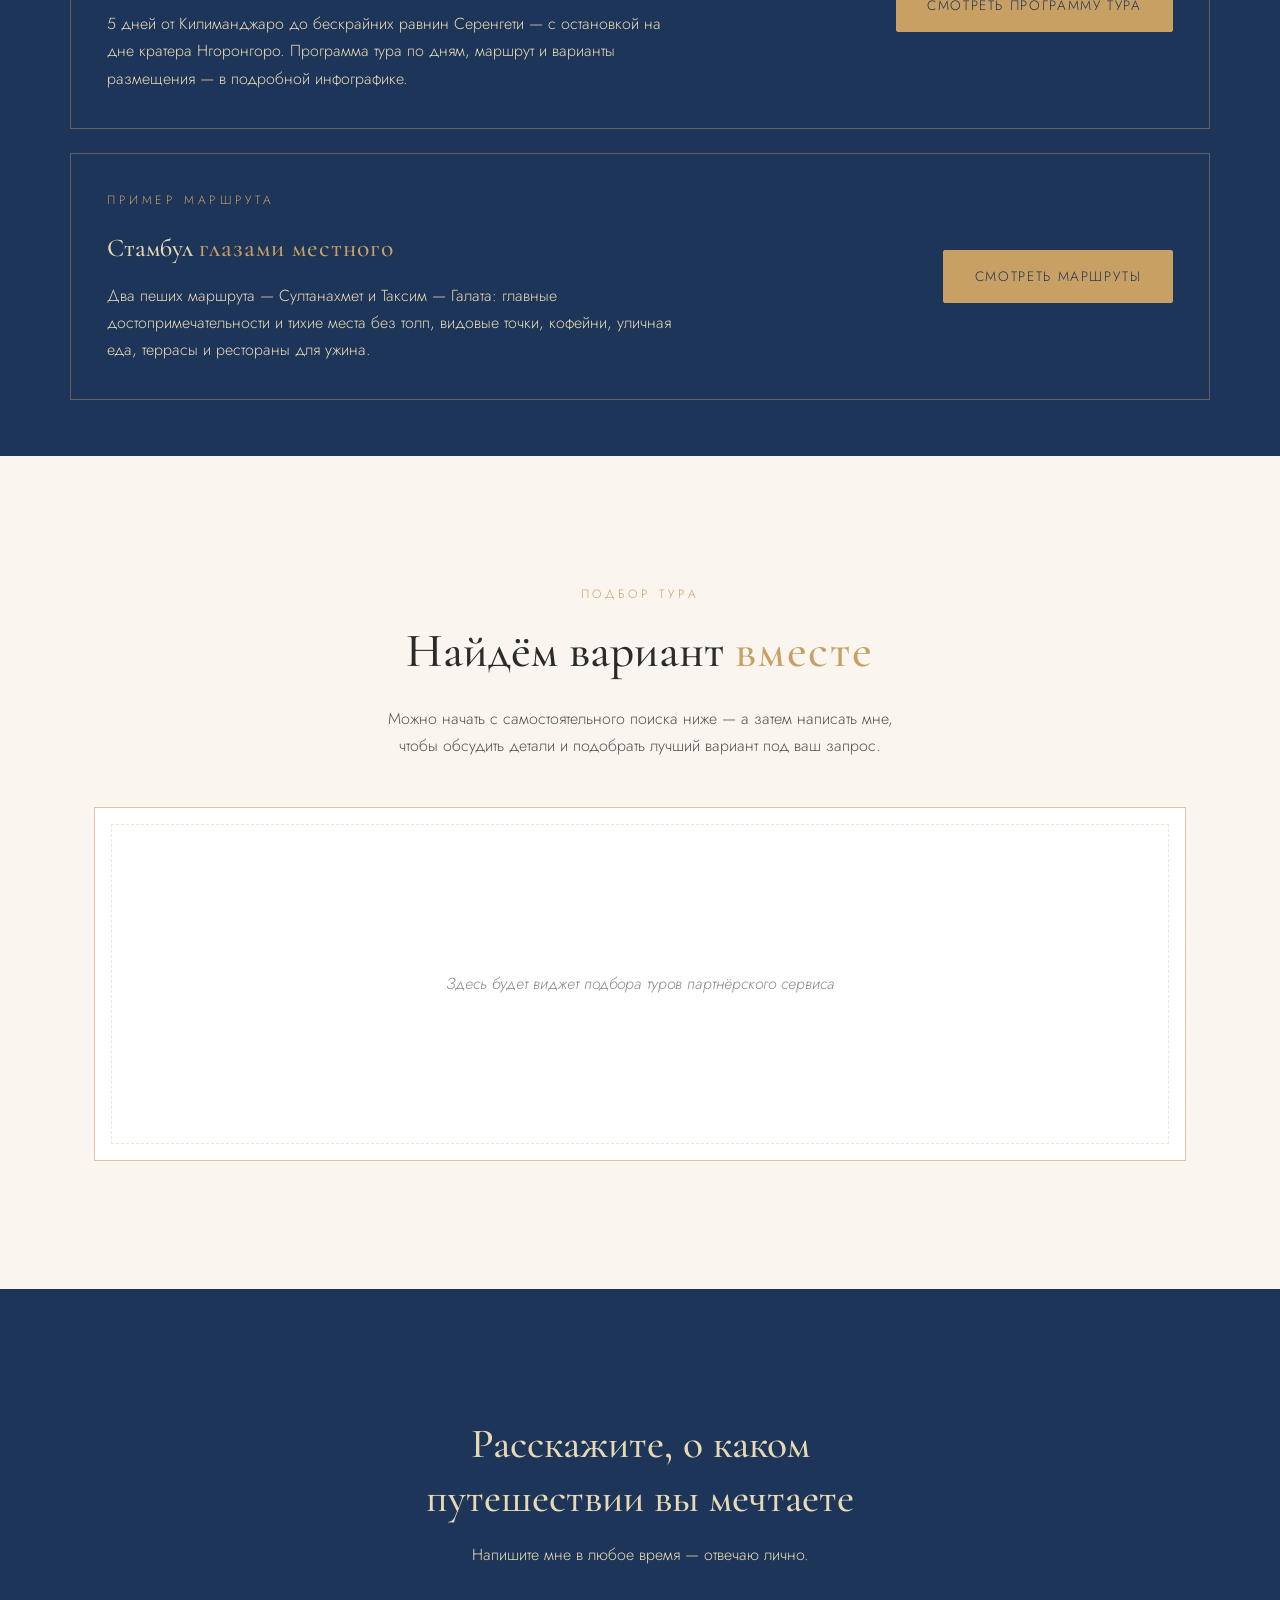
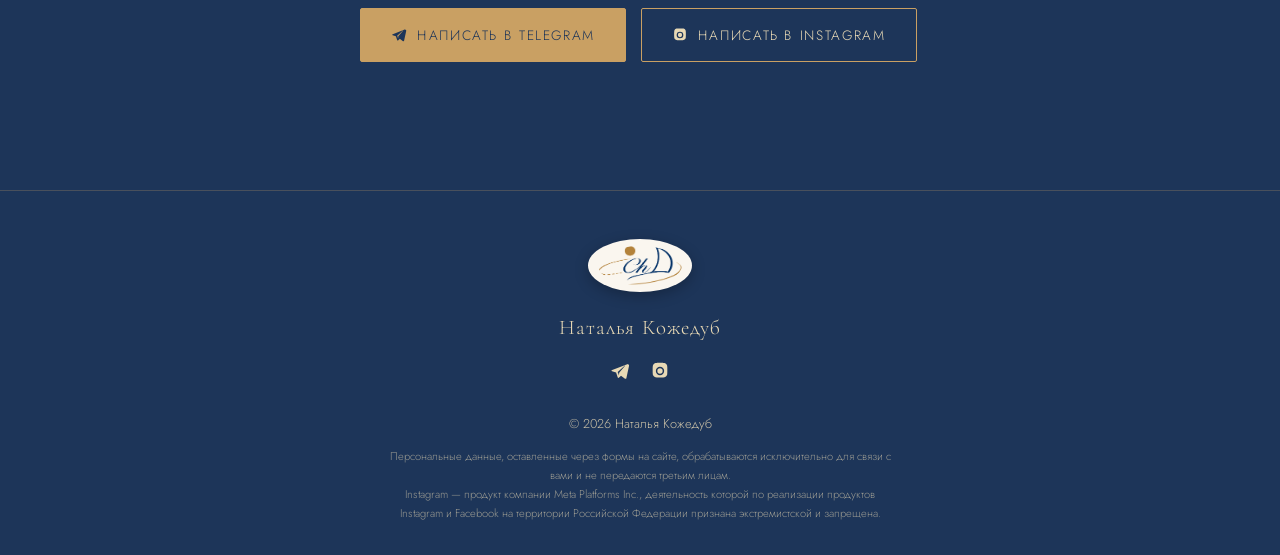
==== commit 32ef0402: "Add Istanbul walking routes page: Sultanahmet and Taksim–Galata Two full-day itineraries mixing must" ====
--- a/index.html
+++ b/index.html
@@ -163,6 +163,16 @@
         Смотреть программу тура
       </a>
     </div>
+    <div class="container tour-teaser__inner reveal" style="margin-top: 1.5rem;">
+      <div class="tour-teaser__text">
+        <p class="eyebrow">Пример маршрута</p>
+        <h2 class="tour-teaser__title">Стамбул <span class="accent">глазами местного</span></h2>
+        <p class="tour-teaser__lead">Два пеших маршрута — Султанахмет и Таксим — Галата: главные достопримечательности и тихие места без толп, видовые точки, кофейни, уличная еда, террасы и рестораны для ужина.</p>
+      </div>
+      <a class="btn btn--solid" href="istanbul.html">
+        Смотреть маршруты
+      </a>
+    </div>
   </section>
 
   <!-- 5. Виджеты подбора туров -->
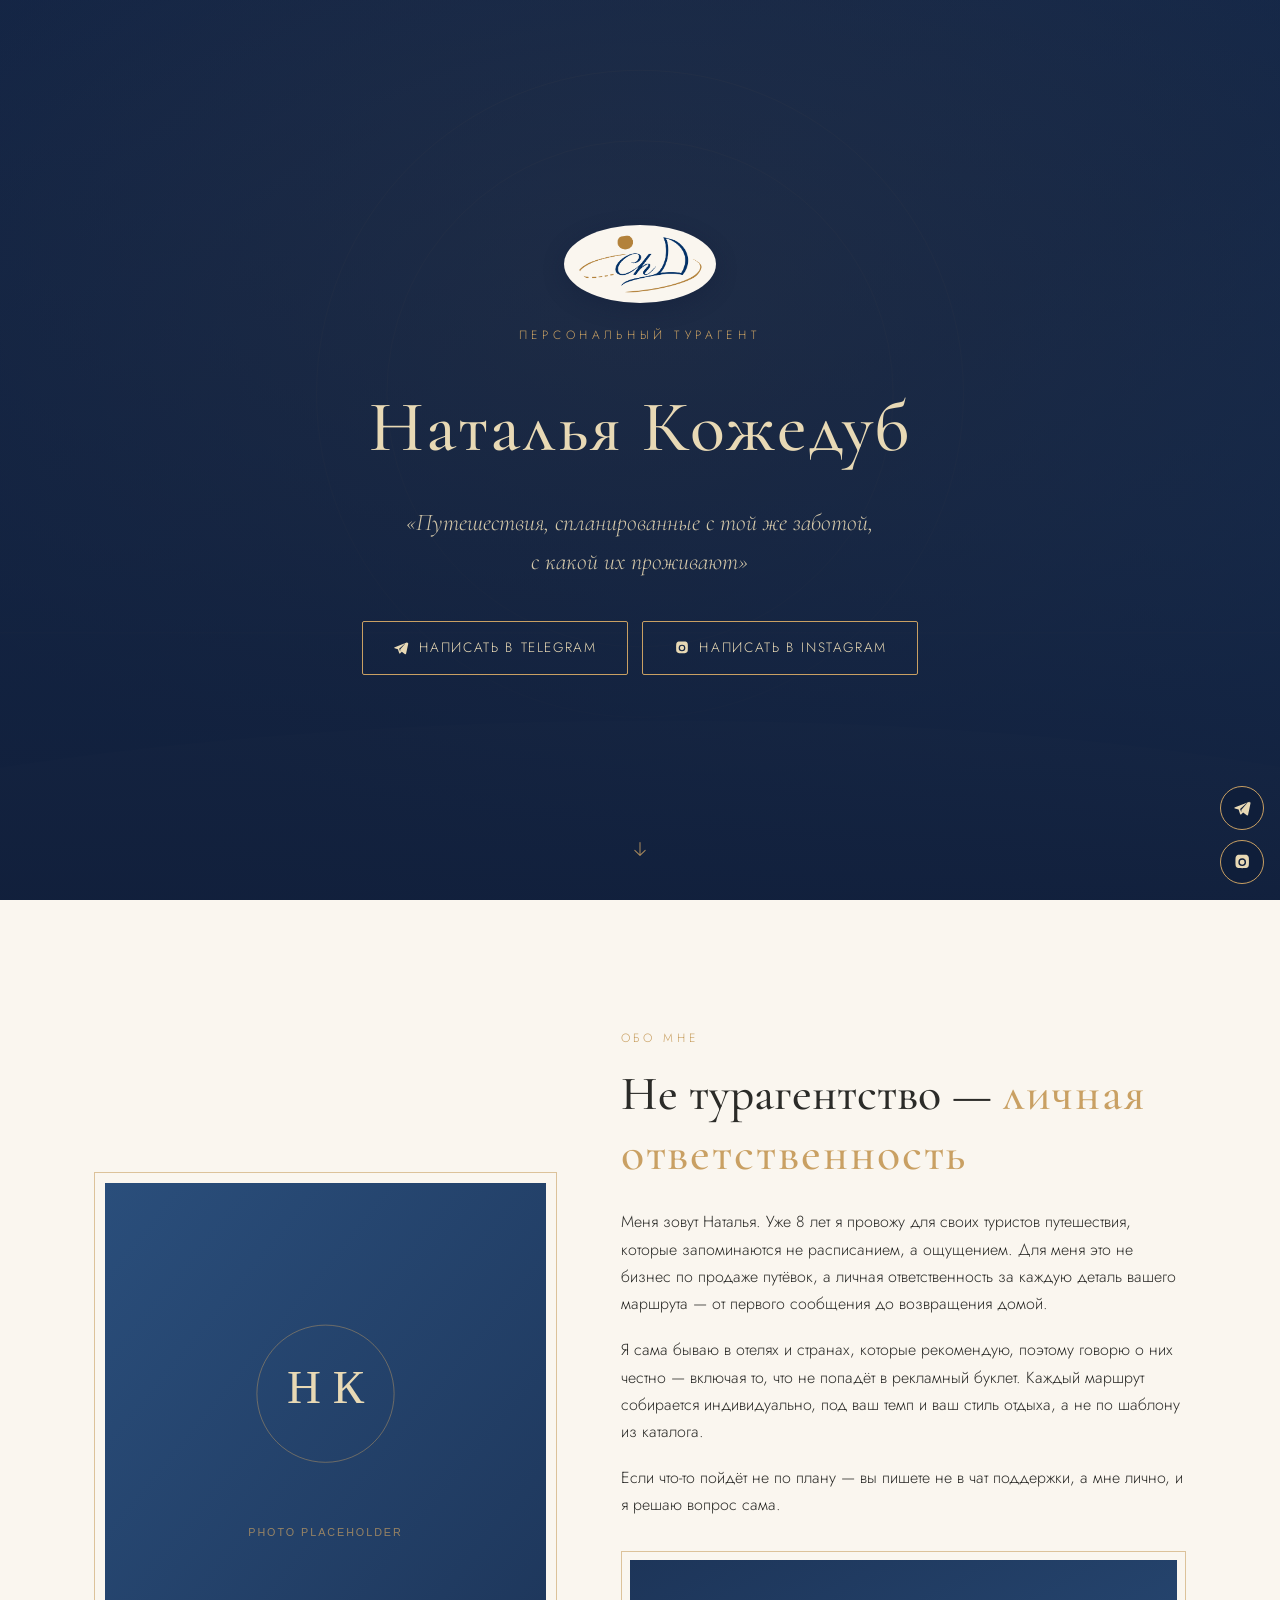
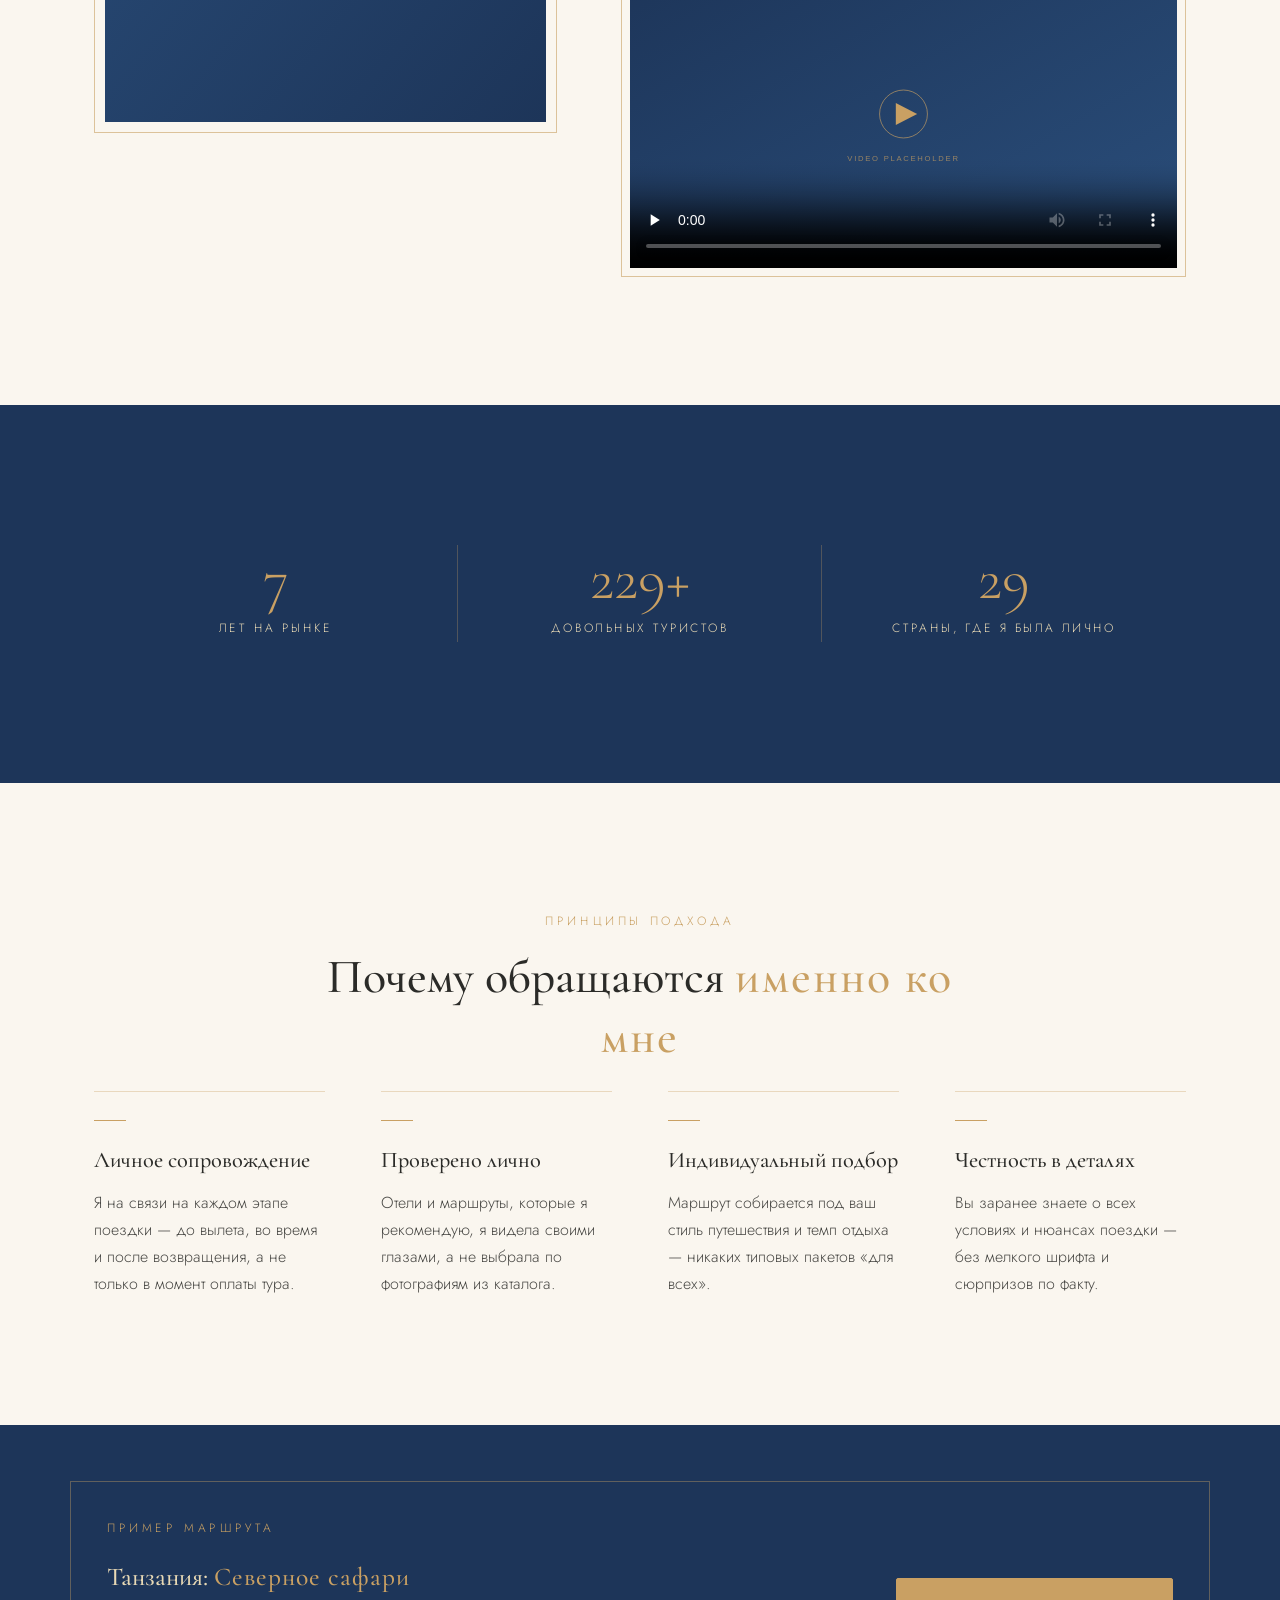
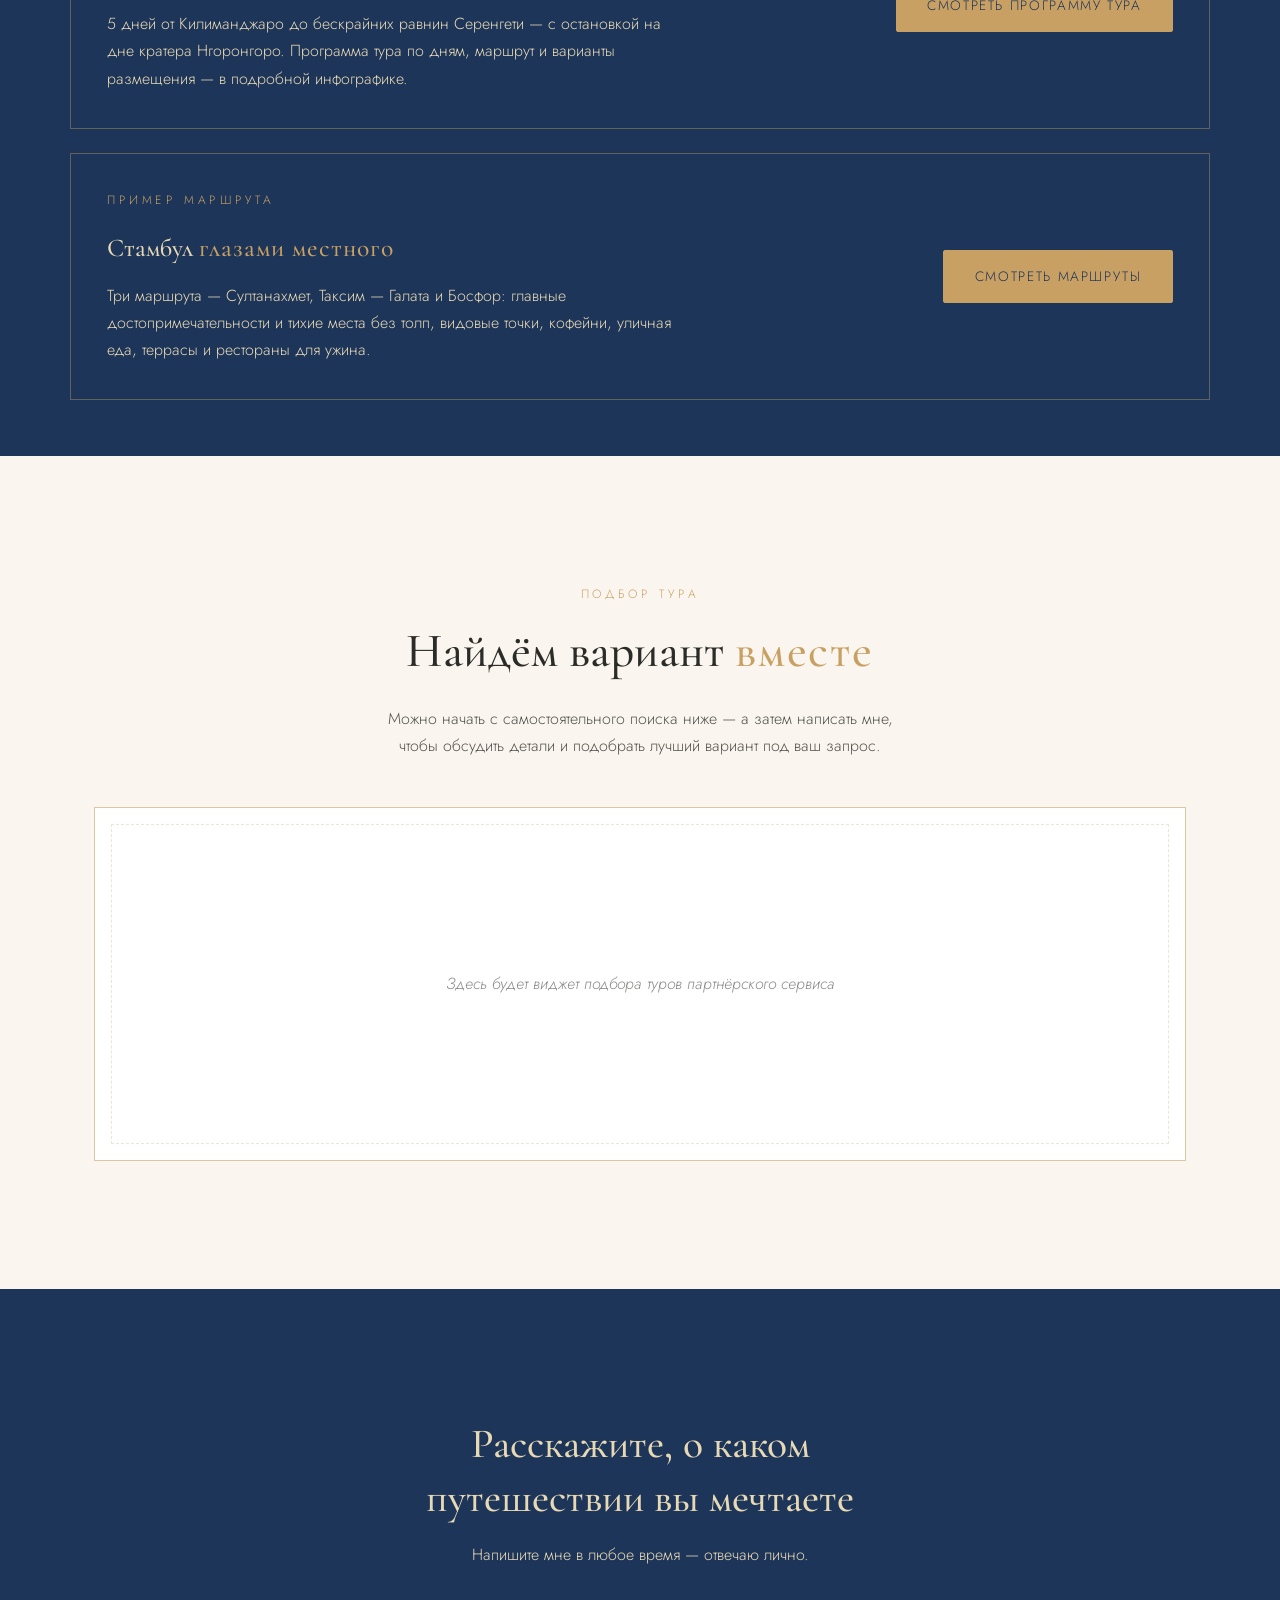
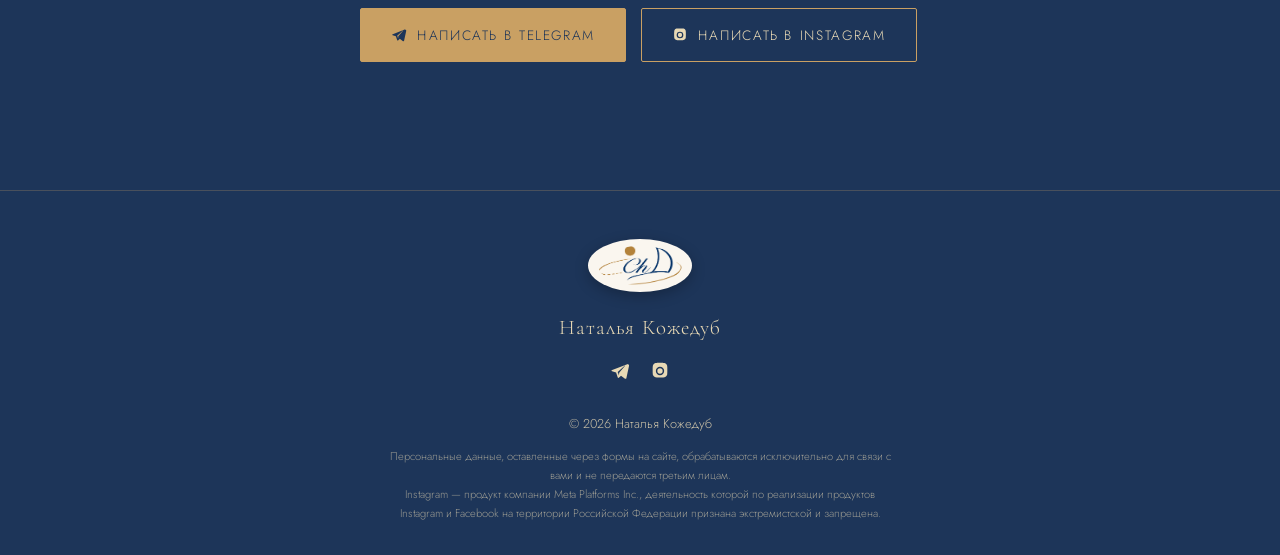
==== commit 4c9e4691: "Add Bosphorus route: four walks across both shores Nişantaşı and Zorlu; Beşiktaş, Ortaköy, Kuruçeşme" ====
--- a/index.html
+++ b/index.html
@@ -167,7 +167,7 @@
       <div class="tour-teaser__text">
         <p class="eyebrow">Пример маршрута</p>
         <h2 class="tour-teaser__title">Стамбул <span class="accent">глазами местного</span></h2>
-        <p class="tour-teaser__lead">Два пеших маршрута — Султанахмет и Таксим — Галата: главные достопримечательности и тихие места без толп, видовые точки, кофейни, уличная еда, террасы и рестораны для ужина.</p>
+        <p class="tour-teaser__lead">Три маршрута — Султанахмет, Таксим — Галата и Босфор: главные достопримечательности и тихие места без толп, видовые точки, кофейни, уличная еда, террасы и рестораны для ужина.</p>
       </div>
       <a class="btn btn--solid" href="istanbul.html">
         Смотреть маршруты
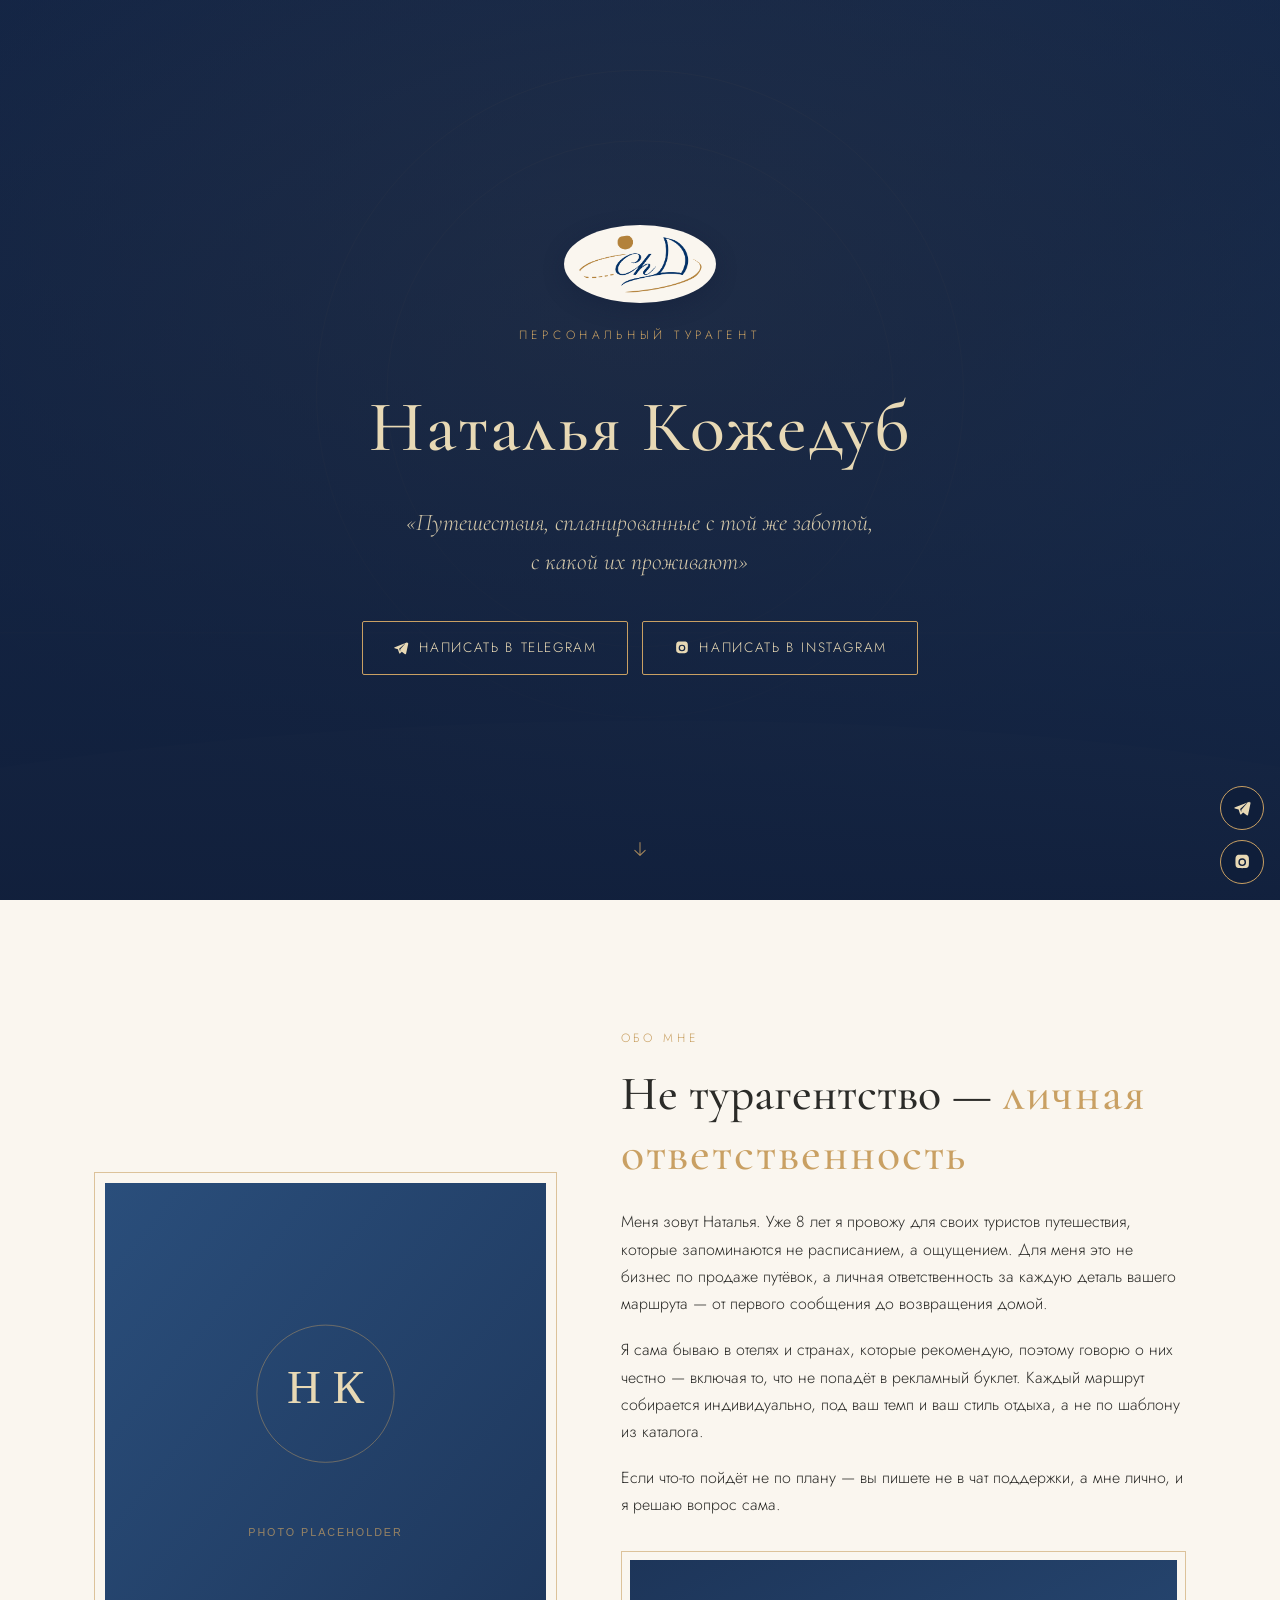
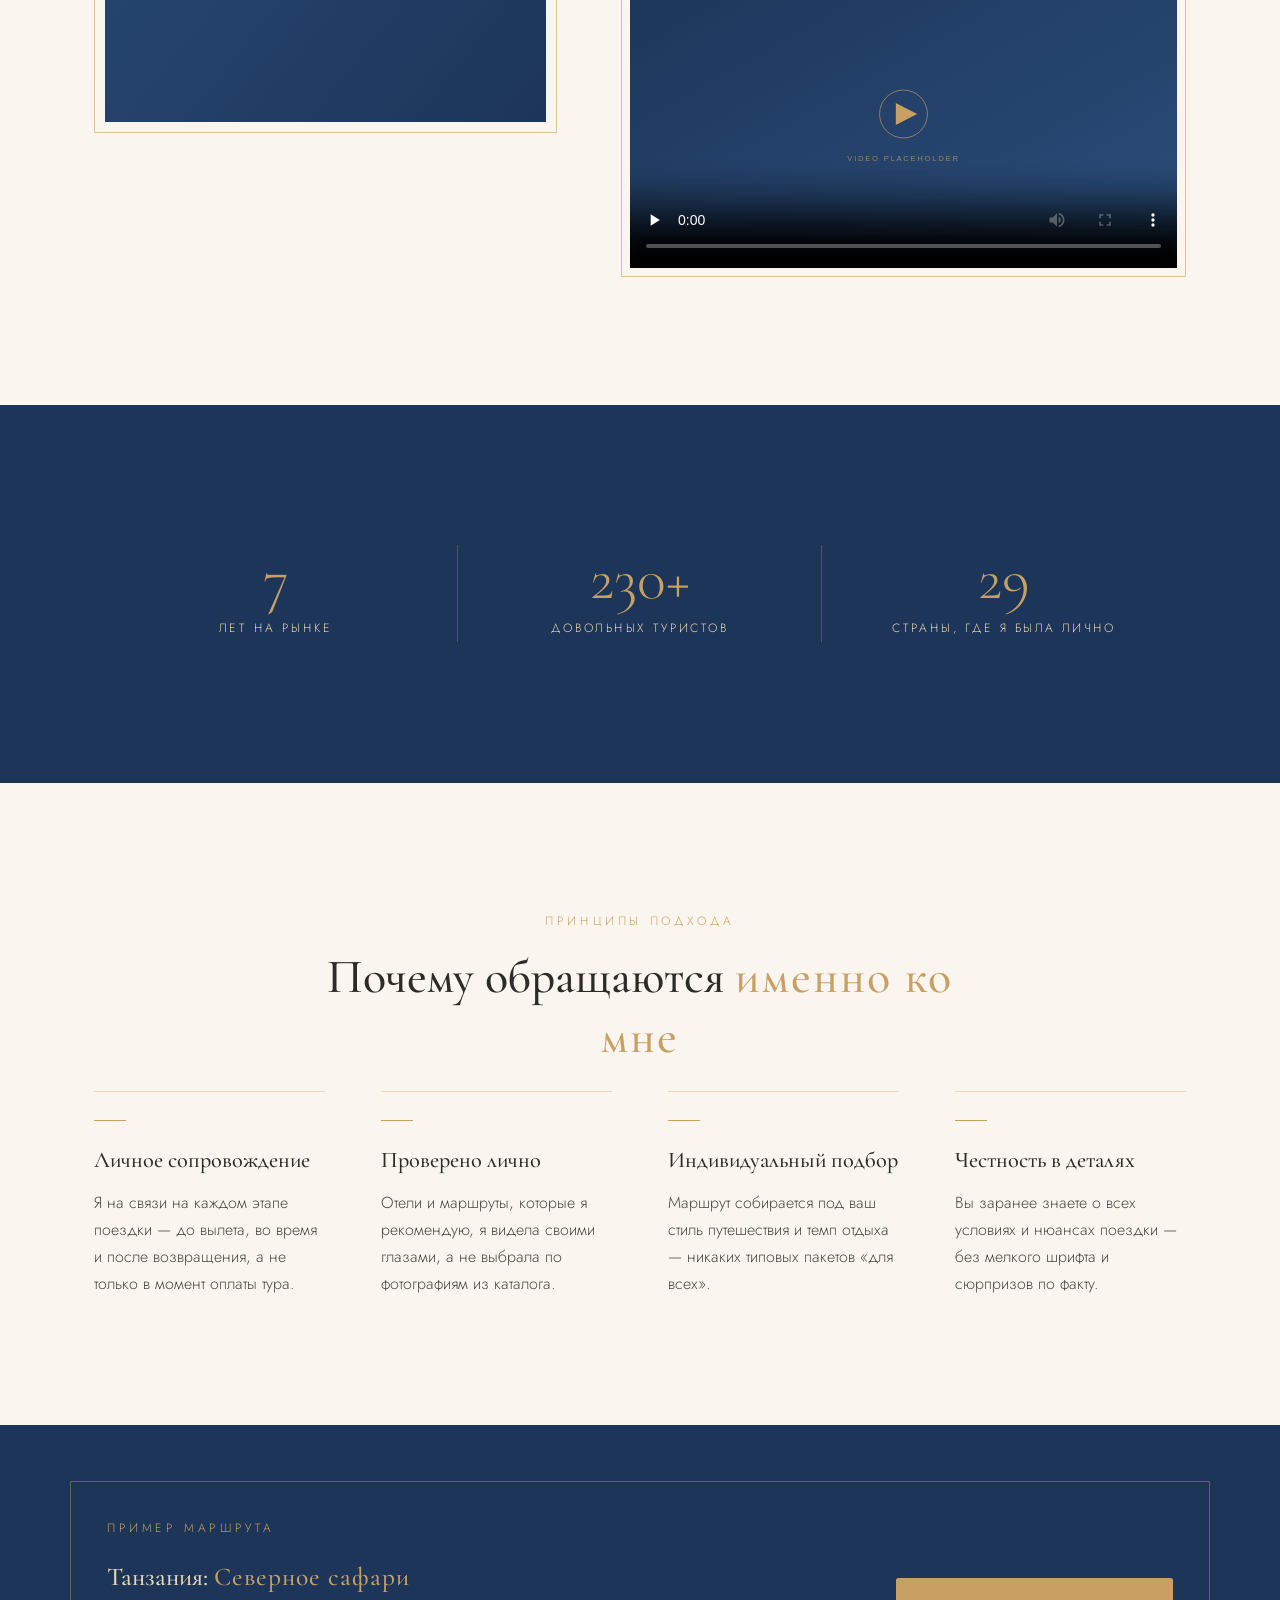
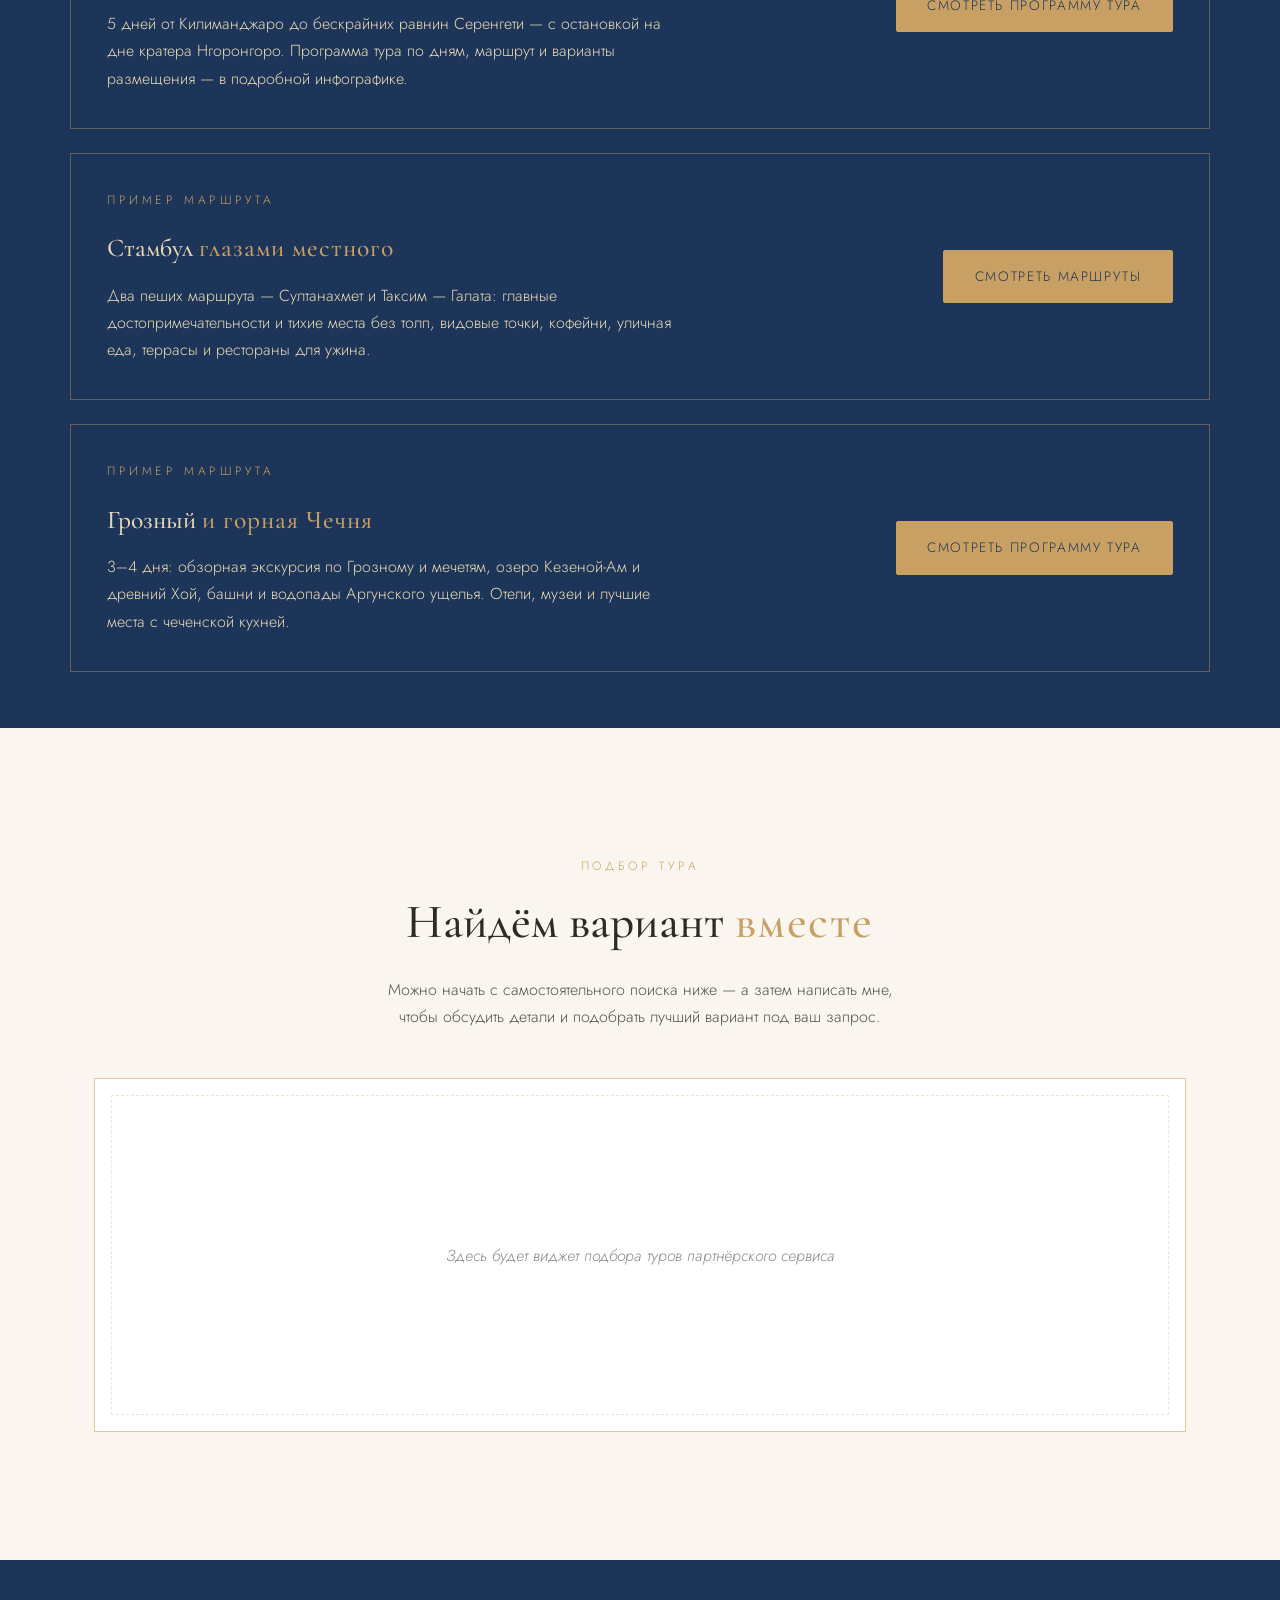
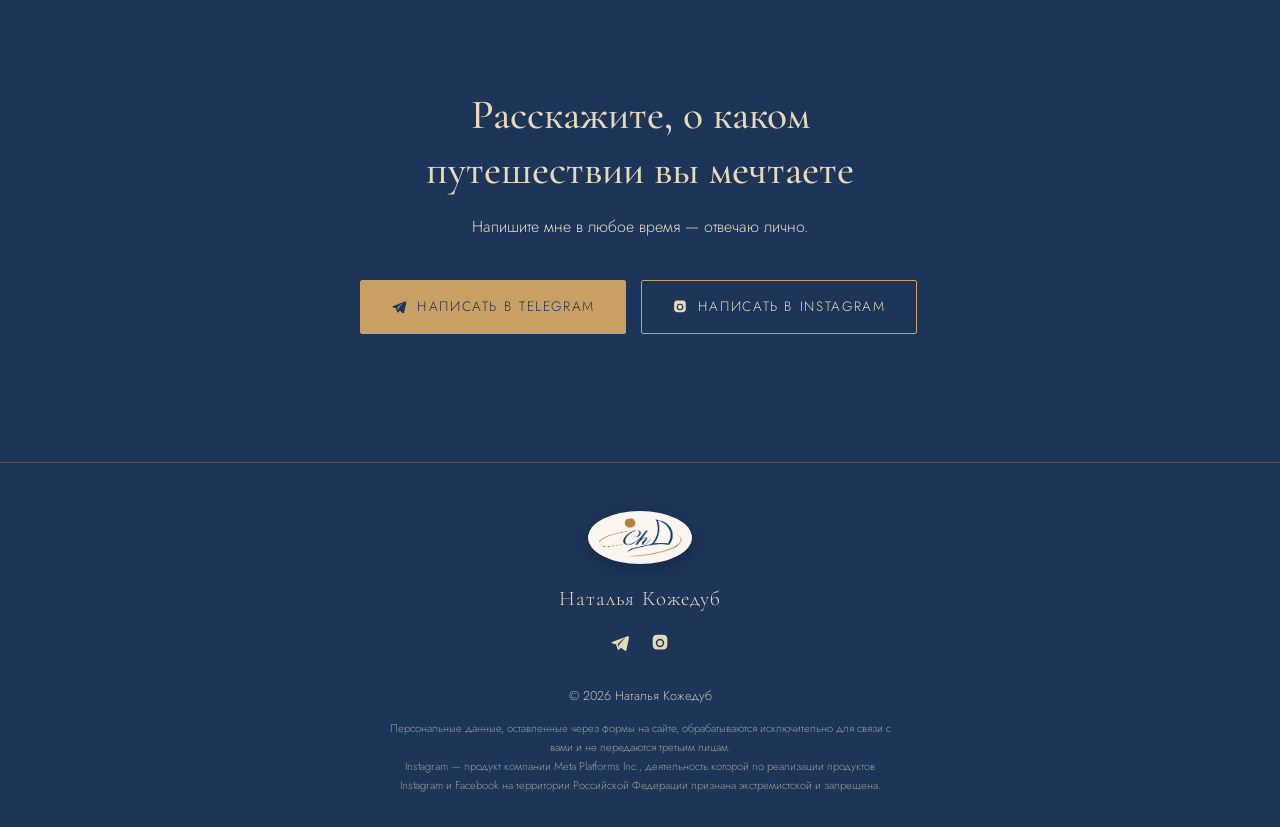
==== commit 4f5e709e: "Add Chechnya tour page: 4-day program, hotels, museums and food Day 1 is a car-and-walking tour of G" ====
--- a/index.html
+++ b/index.html
@@ -167,10 +167,20 @@
       <div class="tour-teaser__text">
         <p class="eyebrow">Пример маршрута</p>
         <h2 class="tour-teaser__title">Стамбул <span class="accent">глазами местного</span></h2>
-        <p class="tour-teaser__lead">Три маршрута — Султанахмет, Таксим — Галата и Босфор: главные достопримечательности и тихие места без толп, видовые точки, кофейни, уличная еда, террасы и рестораны для ужина.</p>
+        <p class="tour-teaser__lead">Два пеших маршрута — Султанахмет и Таксим — Галата: главные достопримечательности и тихие места без толп, видовые точки, кофейни, уличная еда, террасы и рестораны для ужина.</p>
       </div>
       <a class="btn btn--solid" href="istanbul.html">
         Смотреть маршруты
+      </a>
+    </div>
+    <div class="container tour-teaser__inner reveal" style="margin-top: 1.5rem;">
+      <div class="tour-teaser__text">
+        <p class="eyebrow">Пример маршрута</p>
+        <h2 class="tour-teaser__title">Грозный <span class="accent">и горная Чечня</span></h2>
+        <p class="tour-teaser__lead">3–4 дня: обзорная экскурсия по Грозному и мечетям, озеро Кезеной-Ам и древний Хой, башни и водопады Аргунского ущелья. Отели, музеи и лучшие места с чеченской кухней.</p>
+      </div>
+      <a class="btn btn--solid" href="chechnya.html">
+        Смотреть программу тура
       </a>
     </div>
   </section>
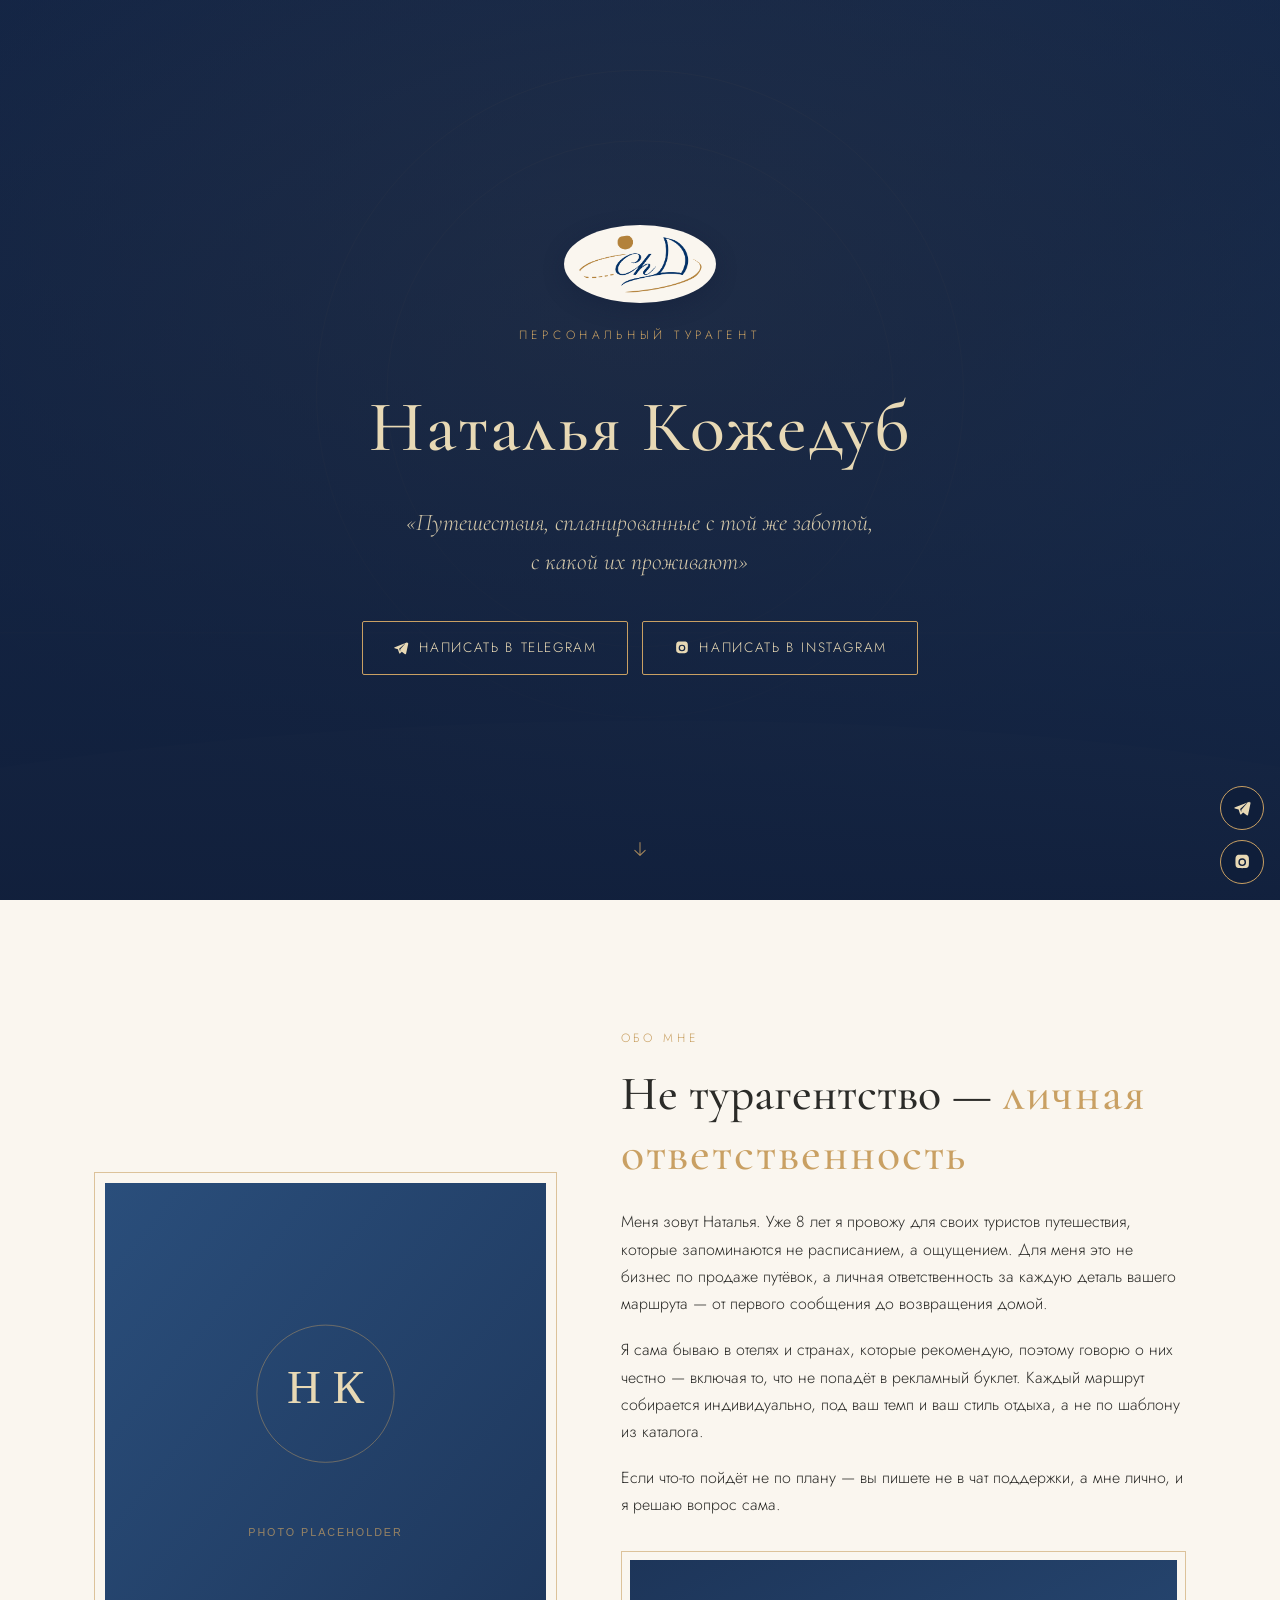
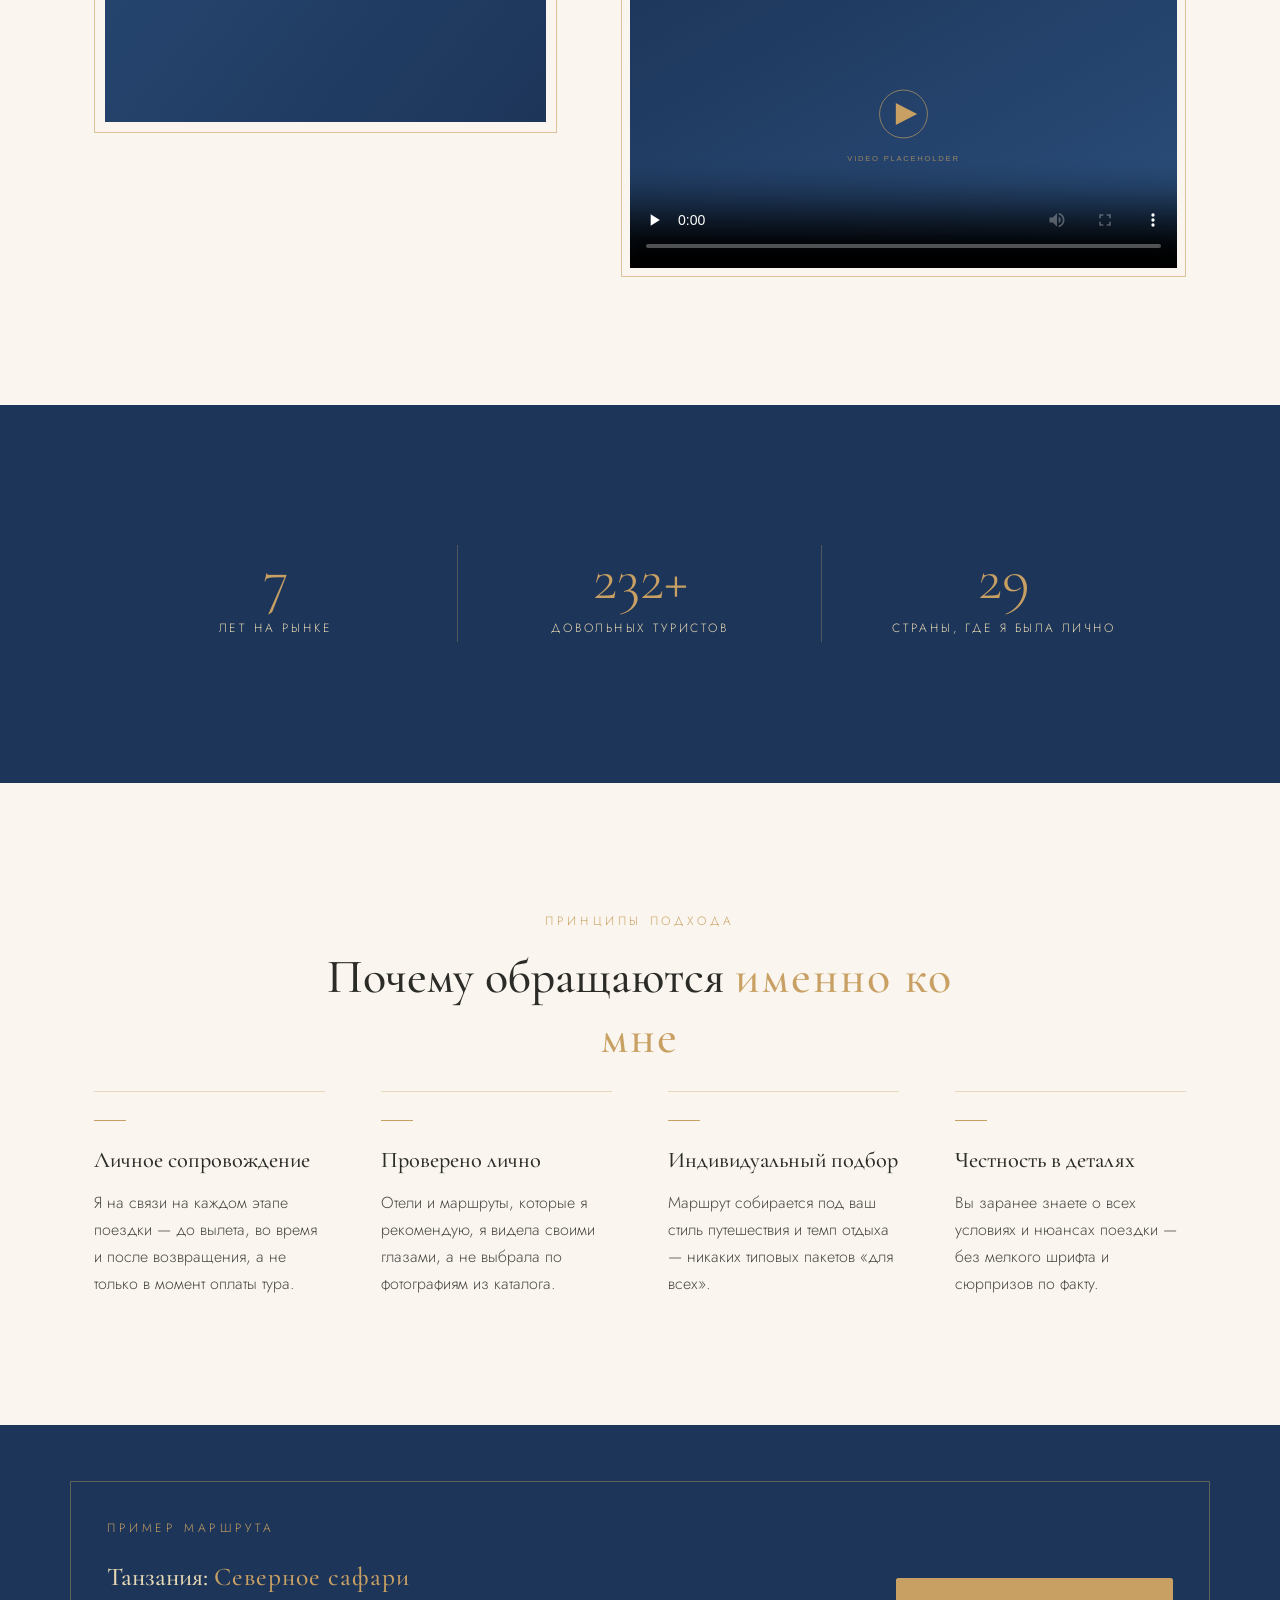
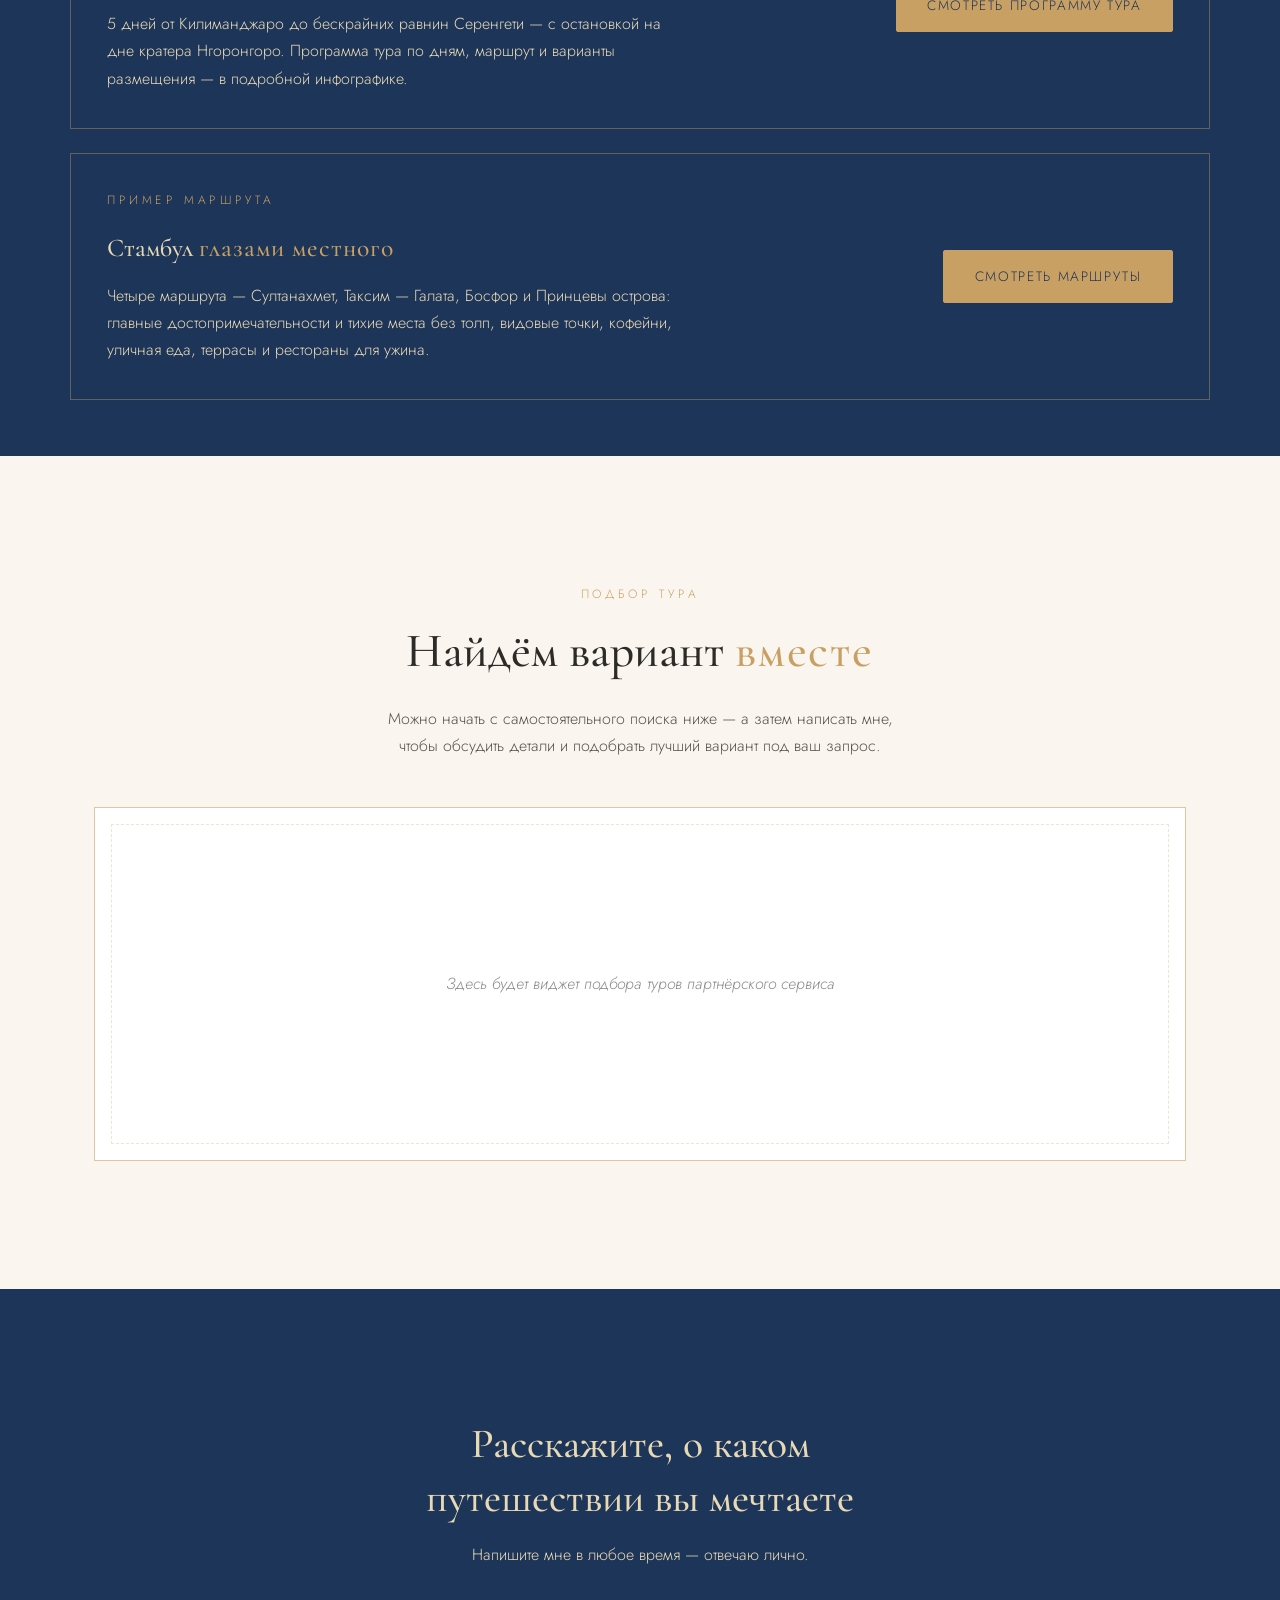
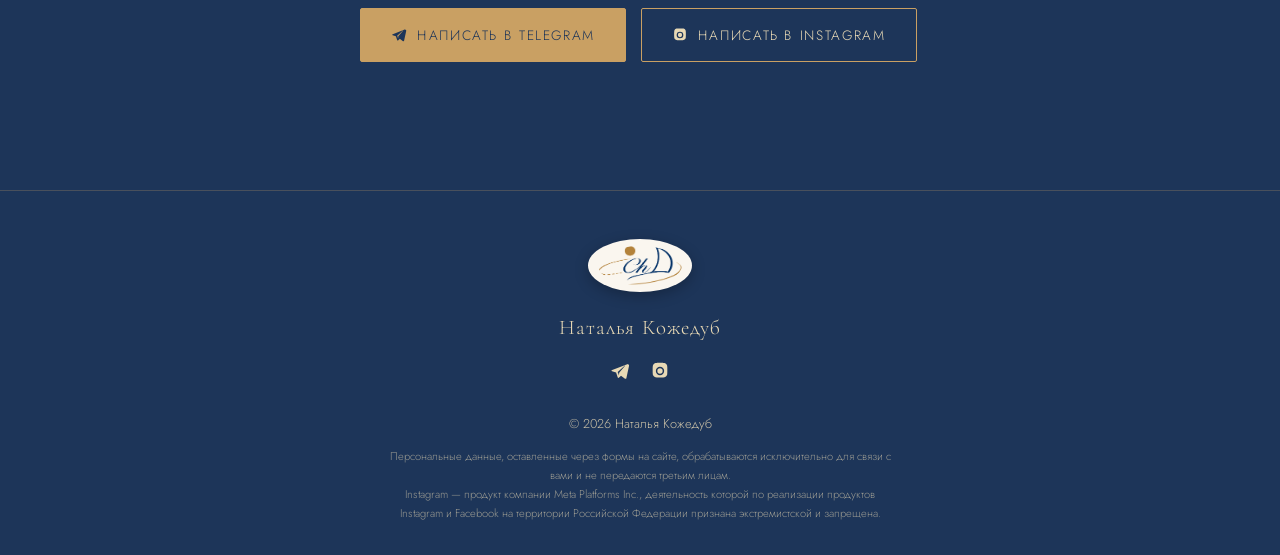
==== commit fb07256b: "Add Princes' Islands route with island guide Explains the archipelago's name and history, all nine i" ====
--- a/index.html
+++ b/index.html
@@ -167,20 +167,10 @@
       <div class="tour-teaser__text">
         <p class="eyebrow">Пример маршрута</p>
         <h2 class="tour-teaser__title">Стамбул <span class="accent">глазами местного</span></h2>
-        <p class="tour-teaser__lead">Два пеших маршрута — Султанахмет и Таксим — Галата: главные достопримечательности и тихие места без толп, видовые точки, кофейни, уличная еда, террасы и рестораны для ужина.</p>
+        <p class="tour-teaser__lead">Четыре маршрута — Султанахмет, Таксим — Галата, Босфор и Принцевы острова: главные достопримечательности и тихие места без толп, видовые точки, кофейни, уличная еда, террасы и рестораны для ужина.</p>
       </div>
       <a class="btn btn--solid" href="istanbul.html">
         Смотреть маршруты
-      </a>
-    </div>
-    <div class="container tour-teaser__inner reveal" style="margin-top: 1.5rem;">
-      <div class="tour-teaser__text">
-        <p class="eyebrow">Пример маршрута</p>
-        <h2 class="tour-teaser__title">Грозный <span class="accent">и горная Чечня</span></h2>
-        <p class="tour-teaser__lead">3–4 дня: обзорная экскурсия по Грозному и мечетям, озеро Кезеной-Ам и древний Хой, башни и водопады Аргунского ущелья. Отели, музеи и лучшие места с чеченской кухней.</p>
-      </div>
-      <a class="btn btn--solid" href="chechnya.html">
-        Смотреть программу тура
       </a>
     </div>
   </section>
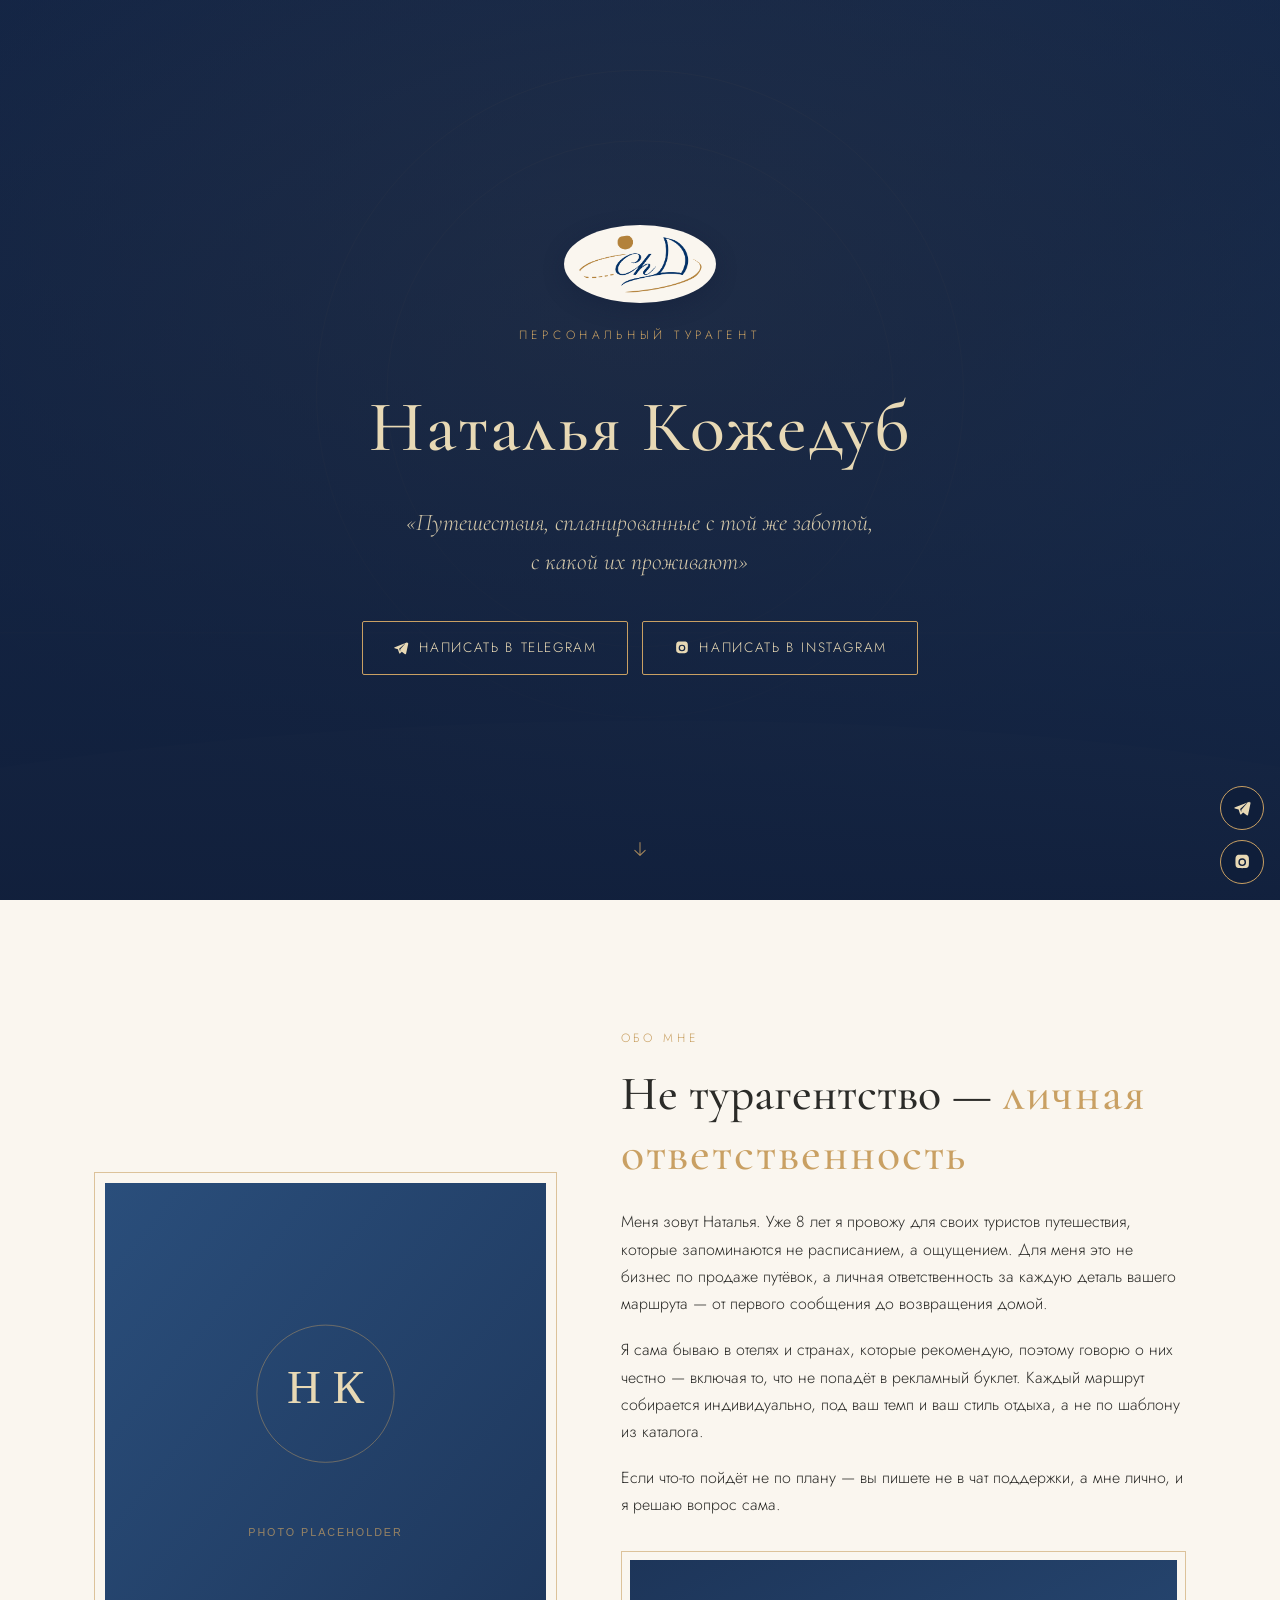
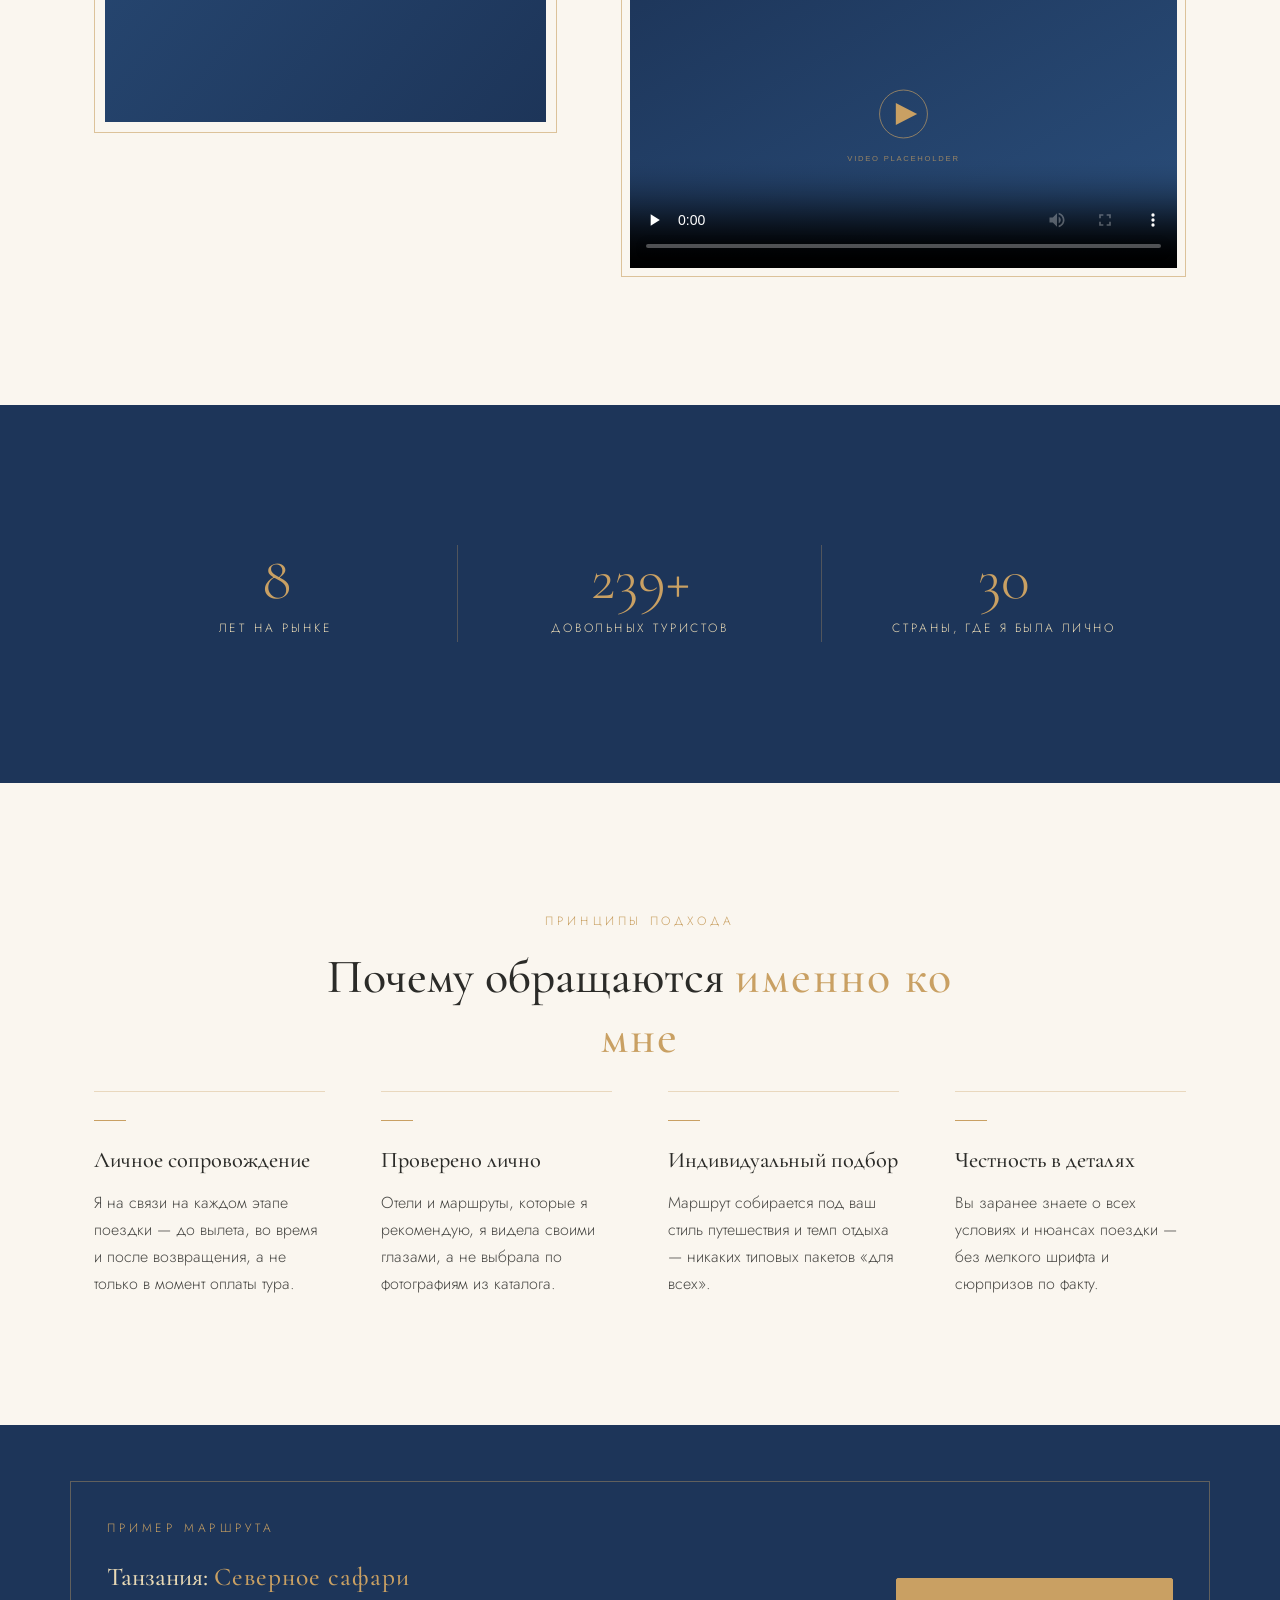
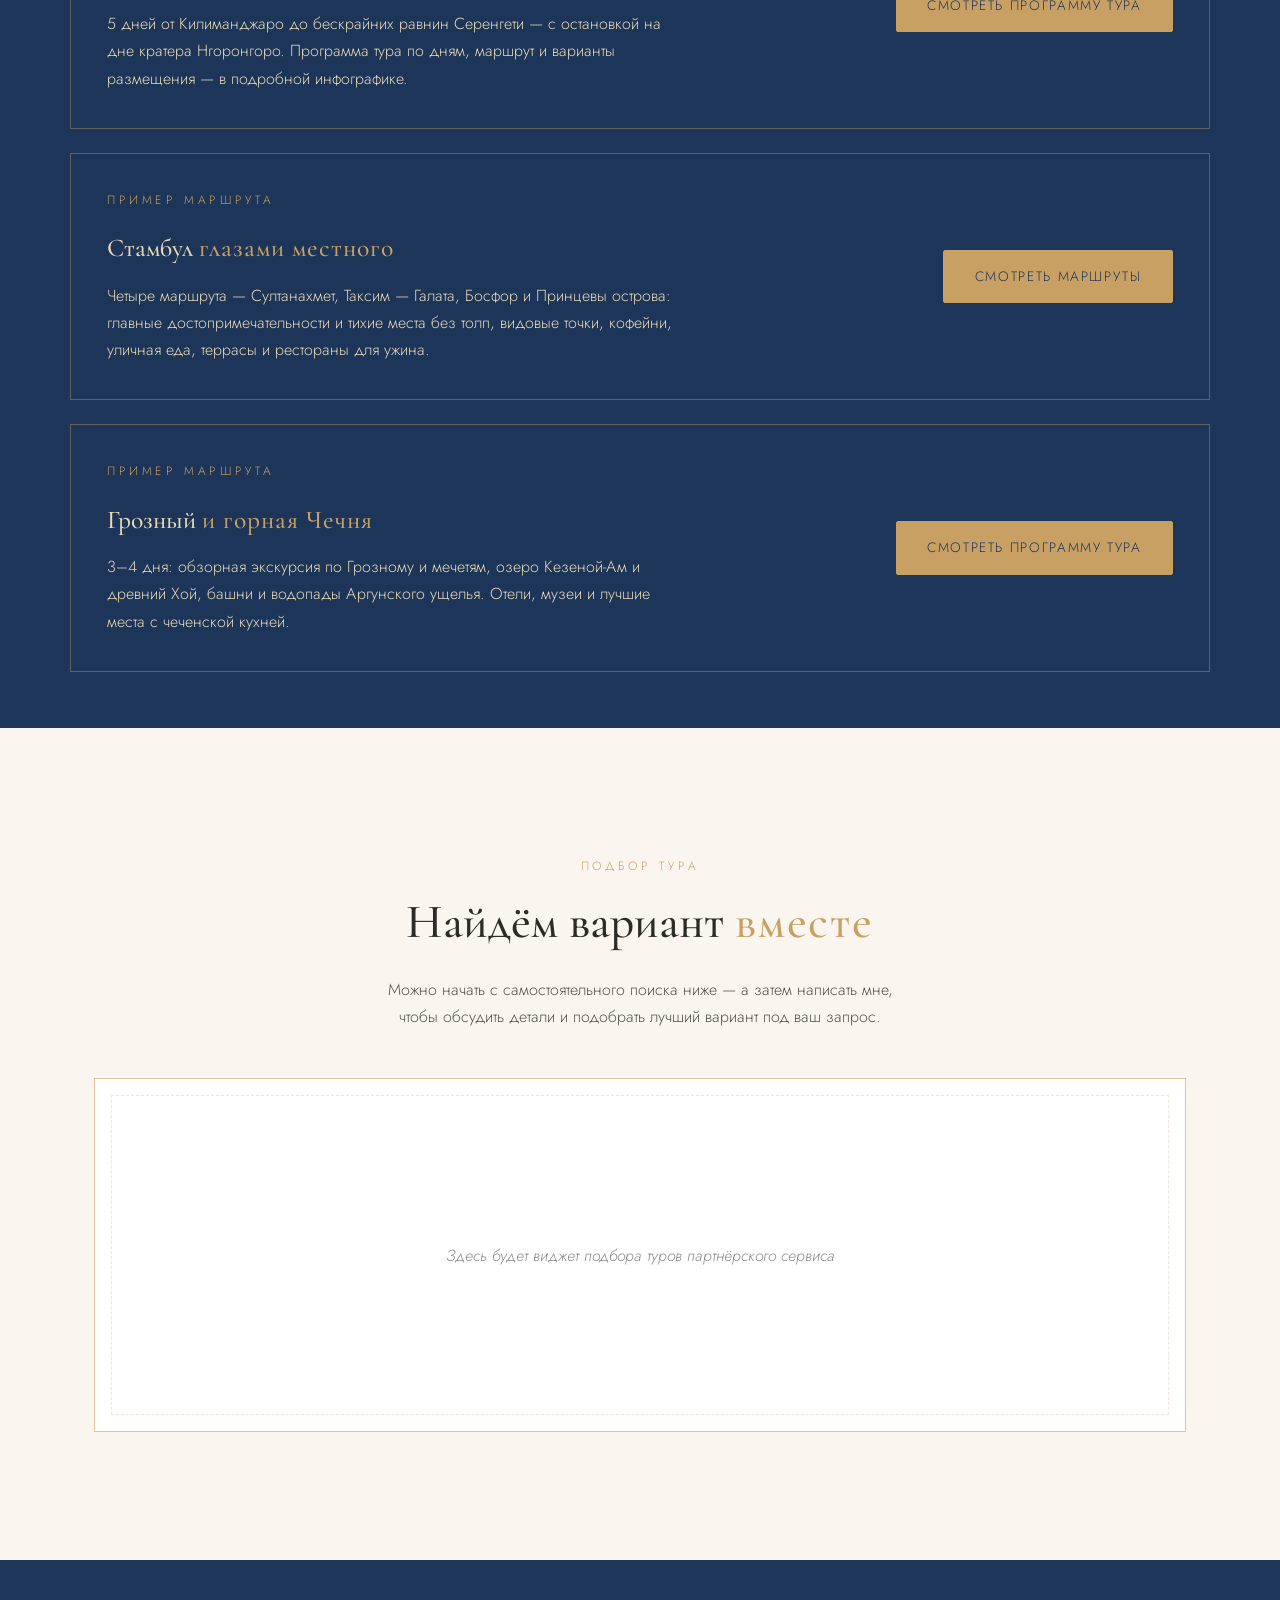
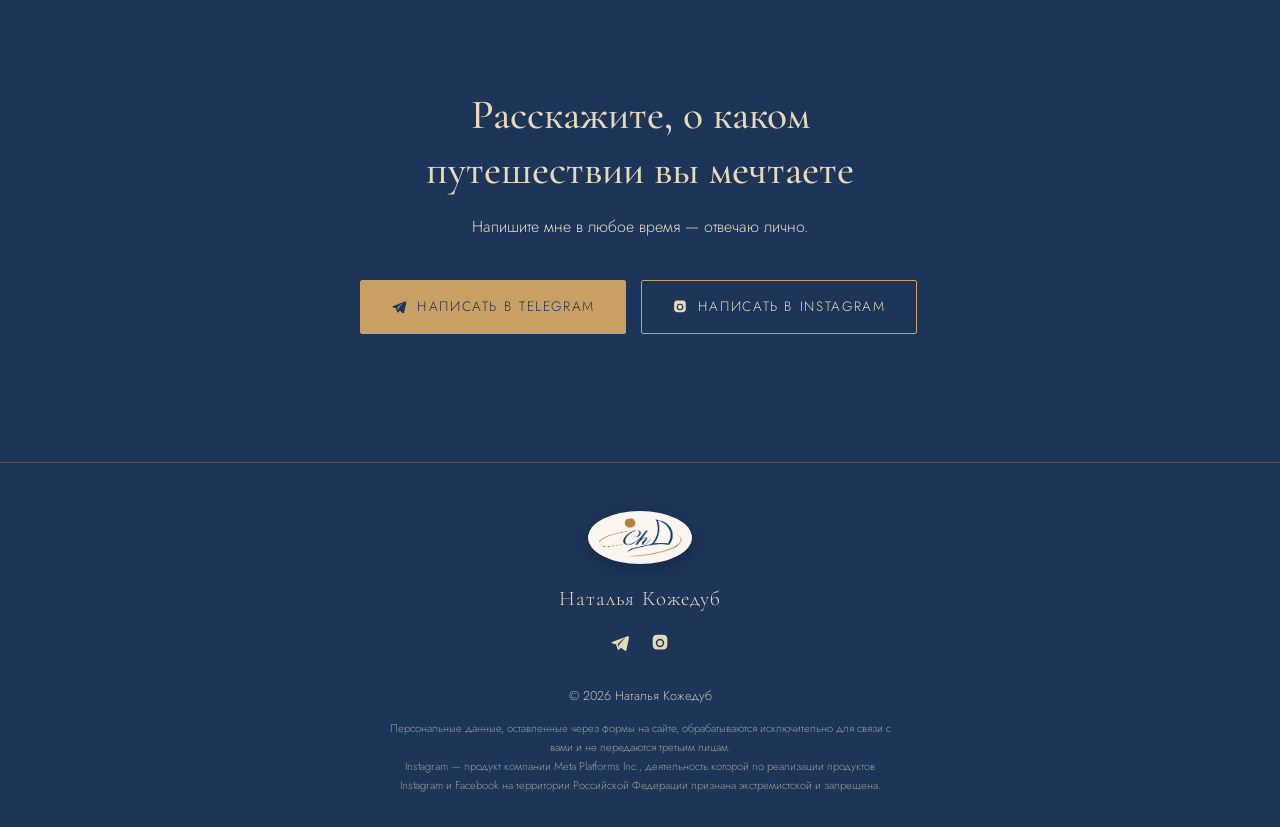
==== commit 8ad662ad: "Merge remote-tracking branch 'origin/claude/tanzania-safari-infographic-fvta5v' into claude/affectio" ====
--- a/index.html
+++ b/index.html
@@ -173,6 +173,16 @@
         Смотреть маршруты
       </a>
     </div>
+    <div class="container tour-teaser__inner reveal" style="margin-top: 1.5rem;">
+      <div class="tour-teaser__text">
+        <p class="eyebrow">Пример маршрута</p>
+        <h2 class="tour-teaser__title">Грозный <span class="accent">и горная Чечня</span></h2>
+        <p class="tour-teaser__lead">3–4 дня: обзорная экскурсия по Грозному и мечетям, озеро Кезеной-Ам и древний Хой, башни и водопады Аргунского ущелья. Отели, музеи и лучшие места с чеченской кухней.</p>
+      </div>
+      <a class="btn btn--solid" href="chechnya.html">
+        Смотреть программу тура
+      </a>
+    </div>
   </section>
 
   <!-- 5. Виджеты подбора туров -->
